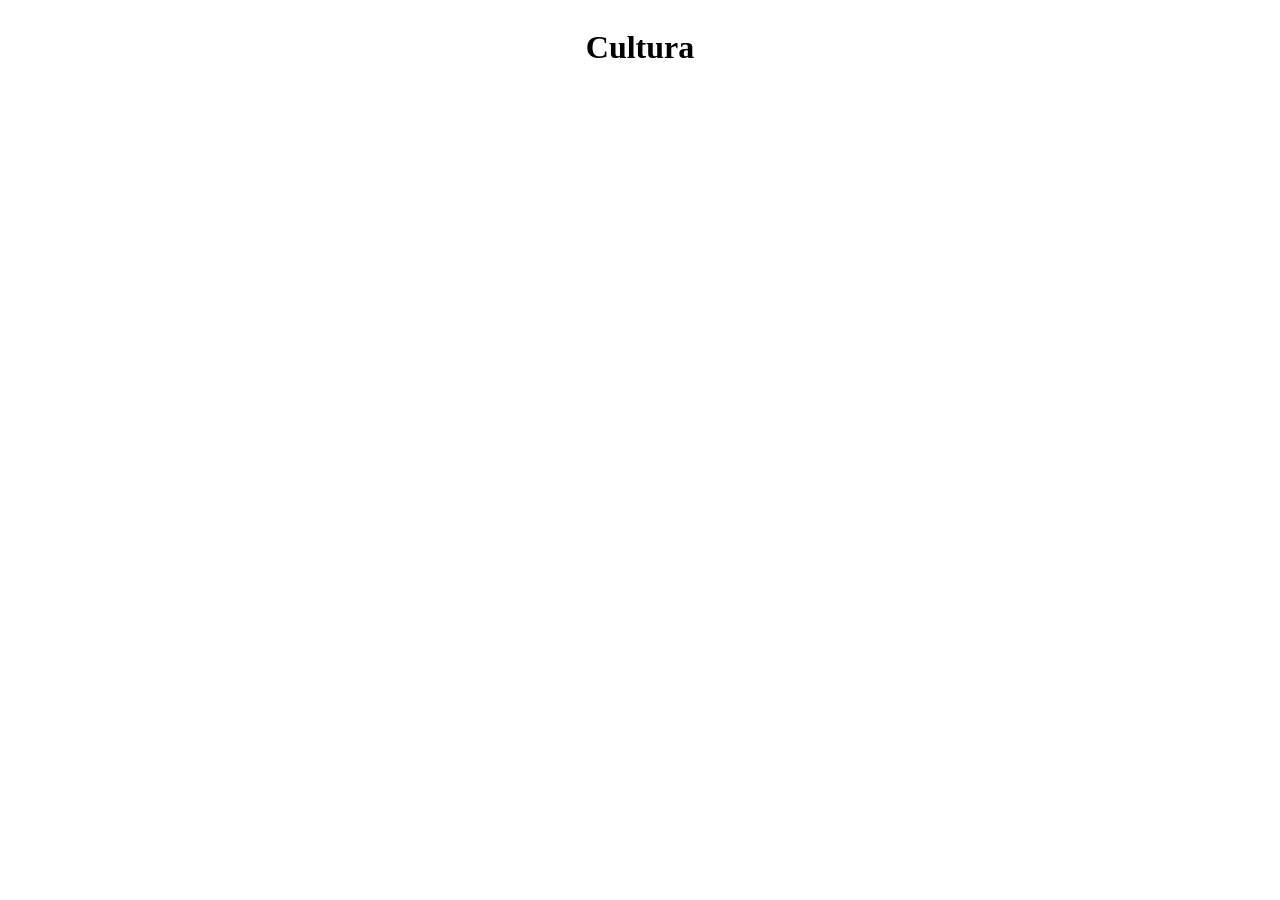
==== cultura.html @ f84243d8 "guilherme atualizacoes" ====
<!DOCTYPE html>
<html lang="pt-br">
<head>
    <meta charset="UTF-8">
    <meta name="viewport" content="width=device-width, initial-scale=1.0">
    <link rel="stylesheet" href="style.css">
    <title>Document</title>
</head>
<body>
    <h1 class="tit-cabeçalho">Cultura</h1>
</body>
</html>
---- style.css ----
body{
    display: flex;
    flex-direction: column;
}
.tit-cabeçalho{
    text-align: center;
}
article {
    border: 1px solid #ccc;
    border-radius: 5px;
    padding: 20px;
    box-shadow: inset 0 0 10px rgba(0, 0, 0, 0.1);
}
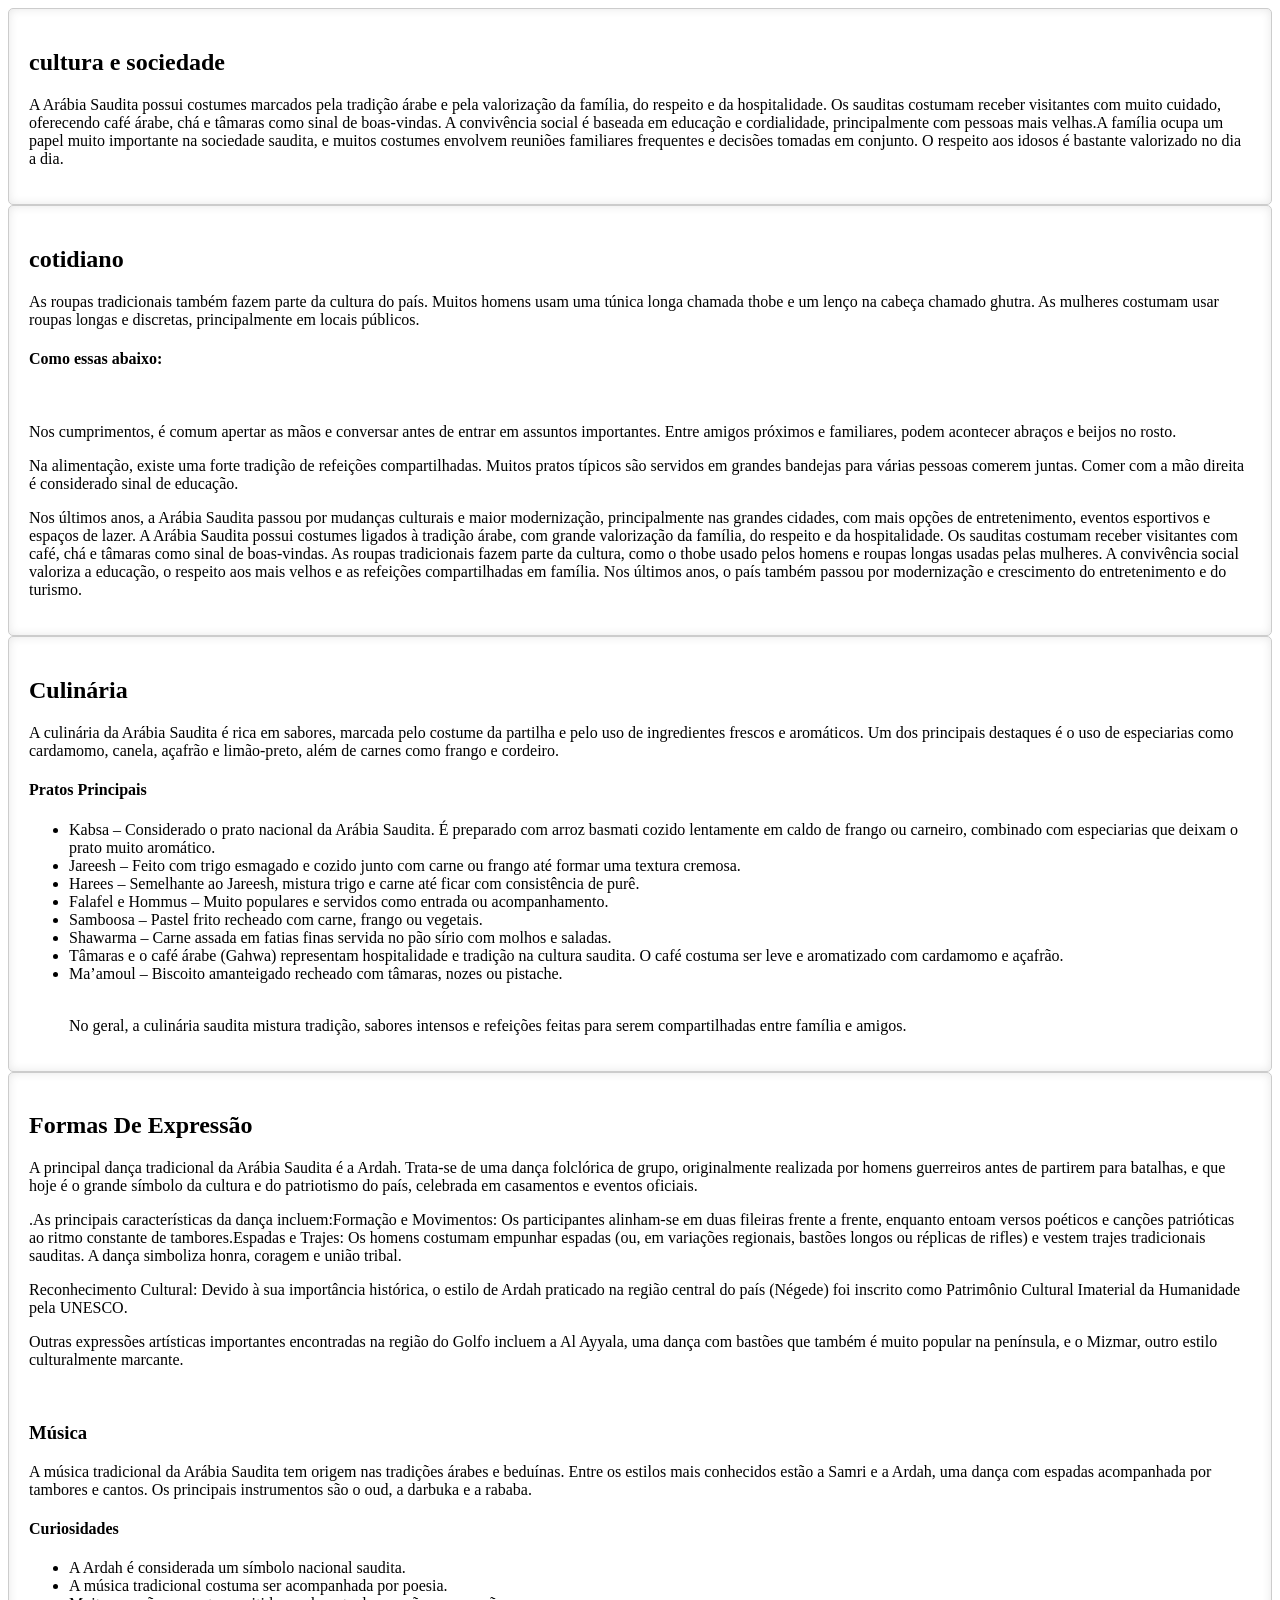
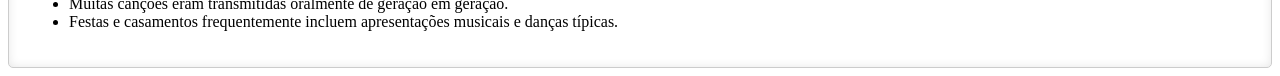
==== commit ced11d6c: "cultura feitada" ====
--- a/cultura.html
+++ b/cultura.html
@@ -4,9 +4,60 @@
     <meta charset="UTF-8">
     <meta name="viewport" content="width=device-width, initial-scale=1.0">
     <link rel="stylesheet" href="style.css">
-    <title>Document</title>
+    <title>cultura e sociedade</title>
+    <link rel="stylesheet" href="style.css">
 </head>
 <body>
-    <h1 class="tit-cabeçalho">Cultura</h1>
+    <article>
+       <h1>cultura e sociedade</h1>
+    <p>A Arábia Saudita possui costumes marcados pela tradição árabe e pela valorização da família, do respeito e da hospitalidade. Os sauditas costumam receber visitantes com muito cuidado, oferecendo café árabe, chá e tâmaras como sinal de boas-vindas. A convivência social é baseada em educação e cordialidade, principalmente com pessoas mais velhas.A família ocupa um papel muito importante na sociedade saudita, e muitos costumes envolvem reuniões familiares frequentes e decisões tomadas em conjunto. O respeito aos idosos é bastante valorizado no dia a dia.</p>
+    </article>
+<article>    
+<h2>cotidiano</h2>
+<p>As roupas tradicionais também fazem parte da cultura do país. Muitos homens usam uma túnica longa chamada thobe e um lenço na cabeça chamado ghutra. As mulheres costumam usar roupas longas e discretas, principalmente em locais públicos.</p>
+<h4>Como essas abaixo:</h4>
+<img src="https://encrypted-tbn0.gstatic.com/images?q=tbn:ANd9GcQKYsi2rRz4UyPbQiGnkQ7GvOvklw96PamN5zgYy4rmbA&s=10" alt="">
+<img src="https://encrypted-tbn0.gstatic.com/images?q=tbn:ANd9GcQBlteqEPQrbLglcQ77611X77KNVriVwQBAJhmoSugCeA&s=10" alt="">
+<p>Nos cumprimentos, é comum apertar as mãos e conversar antes de entrar em assuntos importantes. Entre amigos próximos e familiares, podem acontecer abraços e beijos no rosto.</p>
+<p>Na alimentação, existe uma forte tradição de refeições compartilhadas. Muitos pratos típicos são servidos em grandes bandejas para várias pessoas comerem juntas. Comer com a mão direita é considerado sinal de educação.</p>
+<p>Nos últimos anos, a Arábia Saudita passou por mudanças culturais e maior modernização, principalmente nas grandes cidades, com mais opções de entretenimento, eventos esportivos e espaços de lazer.
+A Arábia Saudita possui costumes ligados à tradição árabe, com grande valorização da família, do respeito e da hospitalidade. Os sauditas costumam receber visitantes com café, chá e tâmaras como sinal de boas-vindas. As roupas tradicionais fazem parte da cultura, como o thobe usado pelos homens e roupas longas usadas pelas mulheres. A convivência social valoriza a educação, o respeito aos mais velhos e as refeições compartilhadas em família. Nos últimos anos, o país também passou por modernização e crescimento do entretenimento e do turismo.</p>
+</article>
+<article>
+<h2>Culinária</h2>
+<p>A culinária da Arábia Saudita é rica em sabores, marcada pelo costume da partilha e pelo uso de ingredientes frescos e aromáticos. Um dos principais destaques é o uso de especiarias como cardamomo, canela, açafrão e limão-preto, além de carnes como frango e cordeiro.</p>
+<h4>Pratos Principais</h4>
+<ul>
+    <li>Kabsa – Considerado o prato nacional da Arábia Saudita. É preparado com arroz basmati cozido lentamente em caldo de frango ou carneiro, combinado com especiarias que deixam o prato muito aromático.</li>
+    <li>Jareesh – Feito com trigo esmagado e cozido junto com carne ou frango até formar uma textura cremosa.</li>
+    <li>Harees – Semelhante ao Jareesh, mistura trigo e carne até ficar com consistência de purê.</li>
+    <li>Falafel e Hommus – Muito populares e servidos como entrada ou acompanhamento.</li>
+    <li>Samboosa – Pastel frito recheado com carne, frango ou vegetais.</li>
+    <li>Shawarma – Carne assada em fatias finas servida no pão sírio com molhos e saladas.</li>
+    <li>Tâmaras e o café árabe (Gahwa) representam hospitalidade e tradição na cultura saudita. O café costuma ser leve e aromatizado com cardamomo e açafrão.</li>
+    <li>Ma’amoul – Biscoito amanteigado recheado com tâmaras, nozes ou pistache.</li>
+    <img src="https://encrypted-tbn0.gstatic.com/images?q=tbn:ANd9GcQHaAap3YG6qyiFmmq9KKzdYjR53pUTKyfbDb0HGs5TGg&s=10" alt="">
+    <img src="https://encrypted-tbn0.gstatic.com/images?q=tbn:ANd9GcSC4oB4usYfN1Ynymli1VSWOyloDag2oWRJ7pJ6B5-vyQ&s=10" alt="">
+    <img src="https://encrypted-tbn0.gstatic.com/images?q=tbn:ANd9GcSJpfO6Abj5BMTw2K8PncDXCTwIRpL25y-ny2zD9-1Hmg&s=10" alt="">
+    <p>No geral, a culinária saudita mistura tradição, sabores intensos e refeições feitas para serem compartilhadas entre família e amigos.</p>
+</ul>
+</article>
+<article>
+    <h2>Formas De Expressão</h2>
+    <p>A principal dança tradicional da Arábia Saudita é a Ardah. Trata-se de uma dança folclórica de grupo, originalmente realizada por homens guerreiros antes de partirem para batalhas, e que hoje é o grande símbolo da cultura e do patriotismo do país, celebrada em casamentos e eventos oficiais.</p>
+    <p>.As principais características da dança incluem:Formação e Movimentos: Os participantes alinham-se em duas fileiras frente a frente, enquanto entoam versos poéticos e canções patrióticas ao ritmo constante de tambores.Espadas e Trajes: Os homens costumam empunhar espadas (ou, em variações regionais, bastões longos ou réplicas de rifles) e vestem trajes tradicionais sauditas. A dança simboliza honra, coragem e união tribal.</p>
+    <p>Reconhecimento Cultural: Devido à sua importância histórica, o estilo de Ardah praticado na região central do país (Négede) foi inscrito como Patrimônio Cultural Imaterial da Humanidade pela UNESCO.</p>
+    <p>Outras expressões artísticas importantes encontradas na região do Golfo incluem a Al Ayyala, uma dança com bastões que também é muito popular na península, e o Mizmar, outro estilo culturalmente marcante.</p>
+<img src="https://saudipedia.com/var/site/storage/images/6/1/4/3/3743416-1-eng-GB/5f57b000e1e6-80323.jpeg" alt=""> 
+    <h3>Música</h3>
+    <p>A música tradicional da Arábia Saudita tem origem nas tradições árabes e beduínas. Entre os estilos mais conhecidos estão a Samri e a Ardah, uma dança com espadas acompanhada por tambores e cantos. Os principais instrumentos são o oud, a darbuka e a rababa.</p>
+    <h4>Curiosidades</h4>
+    <ul>
+      <li>A Ardah é considerada um símbolo nacional saudita.</li>
+      <li>A música tradicional costuma ser acompanhada por poesia.</li>
+      <li>Muitas canções eram transmitidas oralmente de geração em geração.</li>
+      <li>Festas e casamentos frequentemente incluem apresentações musicais e danças típicas.</li>  
+    </ul>
+</article>
 </body>
 </html>
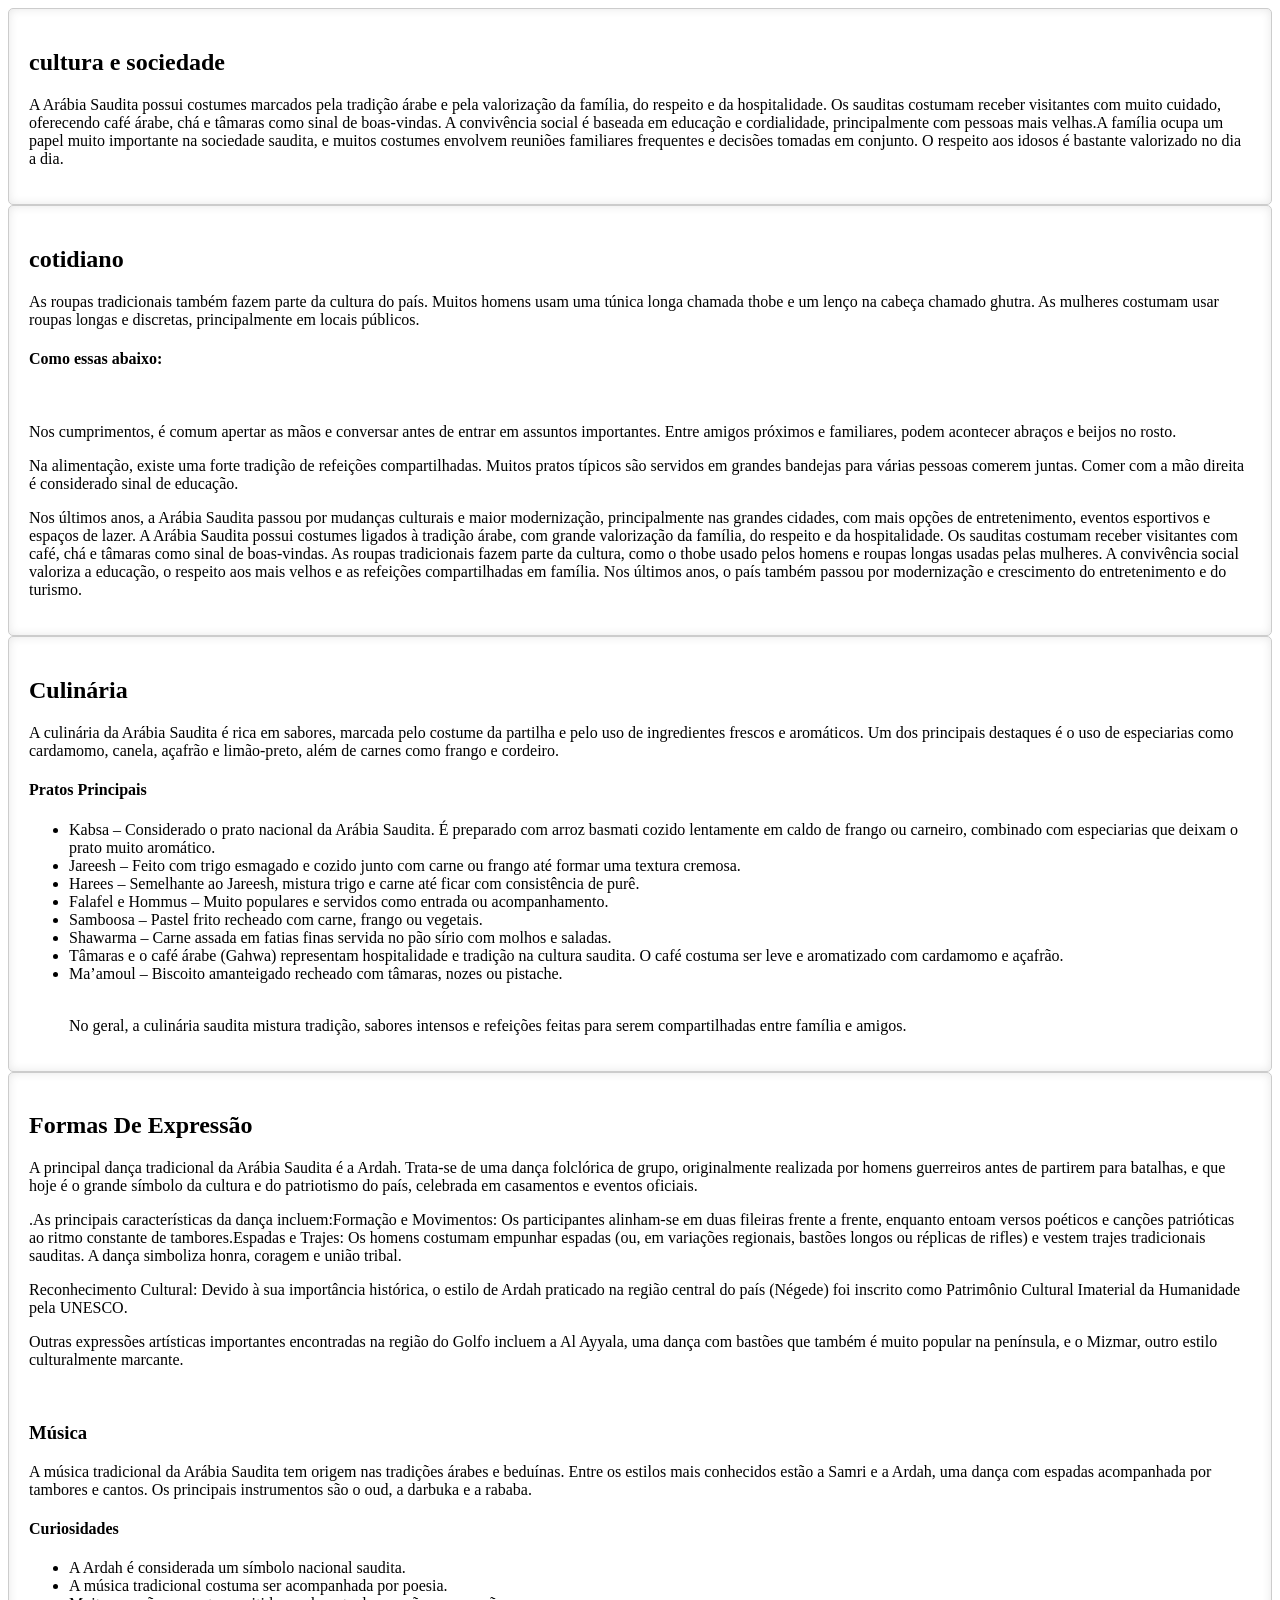
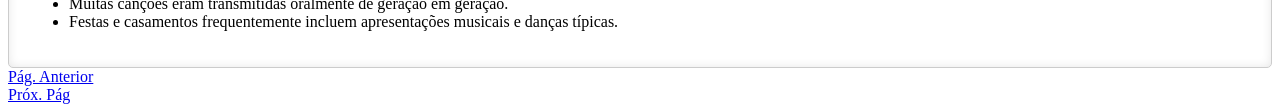
==== commit aba64078: "versão Lucas 3" ====
--- a/cultura.html
+++ b/cultura.html
@@ -4,8 +4,8 @@
     <meta charset="UTF-8">
     <meta name="viewport" content="width=device-width, initial-scale=1.0">
     <link rel="stylesheet" href="style.css">
-    <title>cultura e sociedade</title>
-    <link rel="stylesheet" href="style.css">
+    <title>Cultura e Sociedade</title>
+    <link rel="shortcut icon" href="midias/Osama_bin_Laden_portrait.ico" type="image/x-icon">
 </head>
 <body>
     <article>
@@ -59,5 +59,6 @@
       <li>Festas e casamentos frequentemente incluem apresentações musicais e danças típicas.</li>  
     </ul>
 </article>
+    <a href="index.html" class="pag-anterior">Pág. Anterior</a> <a href="economia.html">Próx. Pág</a>
 </body>
 </html>
--- a/style.css
+++ b/style.css
@@ -11,3 +11,31 @@
     padding: 20px;
     box-shadow: inset 0 0 10px rgba(0, 0, 0, 0.1);
 }
+.navbar{
+    text-align: center;
+    gap: 5px;
+    display: flex;
+    margin: 0 auto;
+}
+.btn {
+    background-color: #007BFF;
+    color: white;
+    text-decoration: none;
+    padding: 10px 24px;
+    border-radius: 5px;
+    font-weight: bold;
+    transition: background-color 0.3s ease, transform 0.2s ease; 
+}
+.btn:hover{
+    transition: 0.9s;
+    color: black;
+    background-color: green;
+}
+.logo{
+    font-size: 30px;
+    text-align: center;
+}
+.pag-anterior{
+    background-image: url(midias/images-removebg-preview.png);
+    
+}
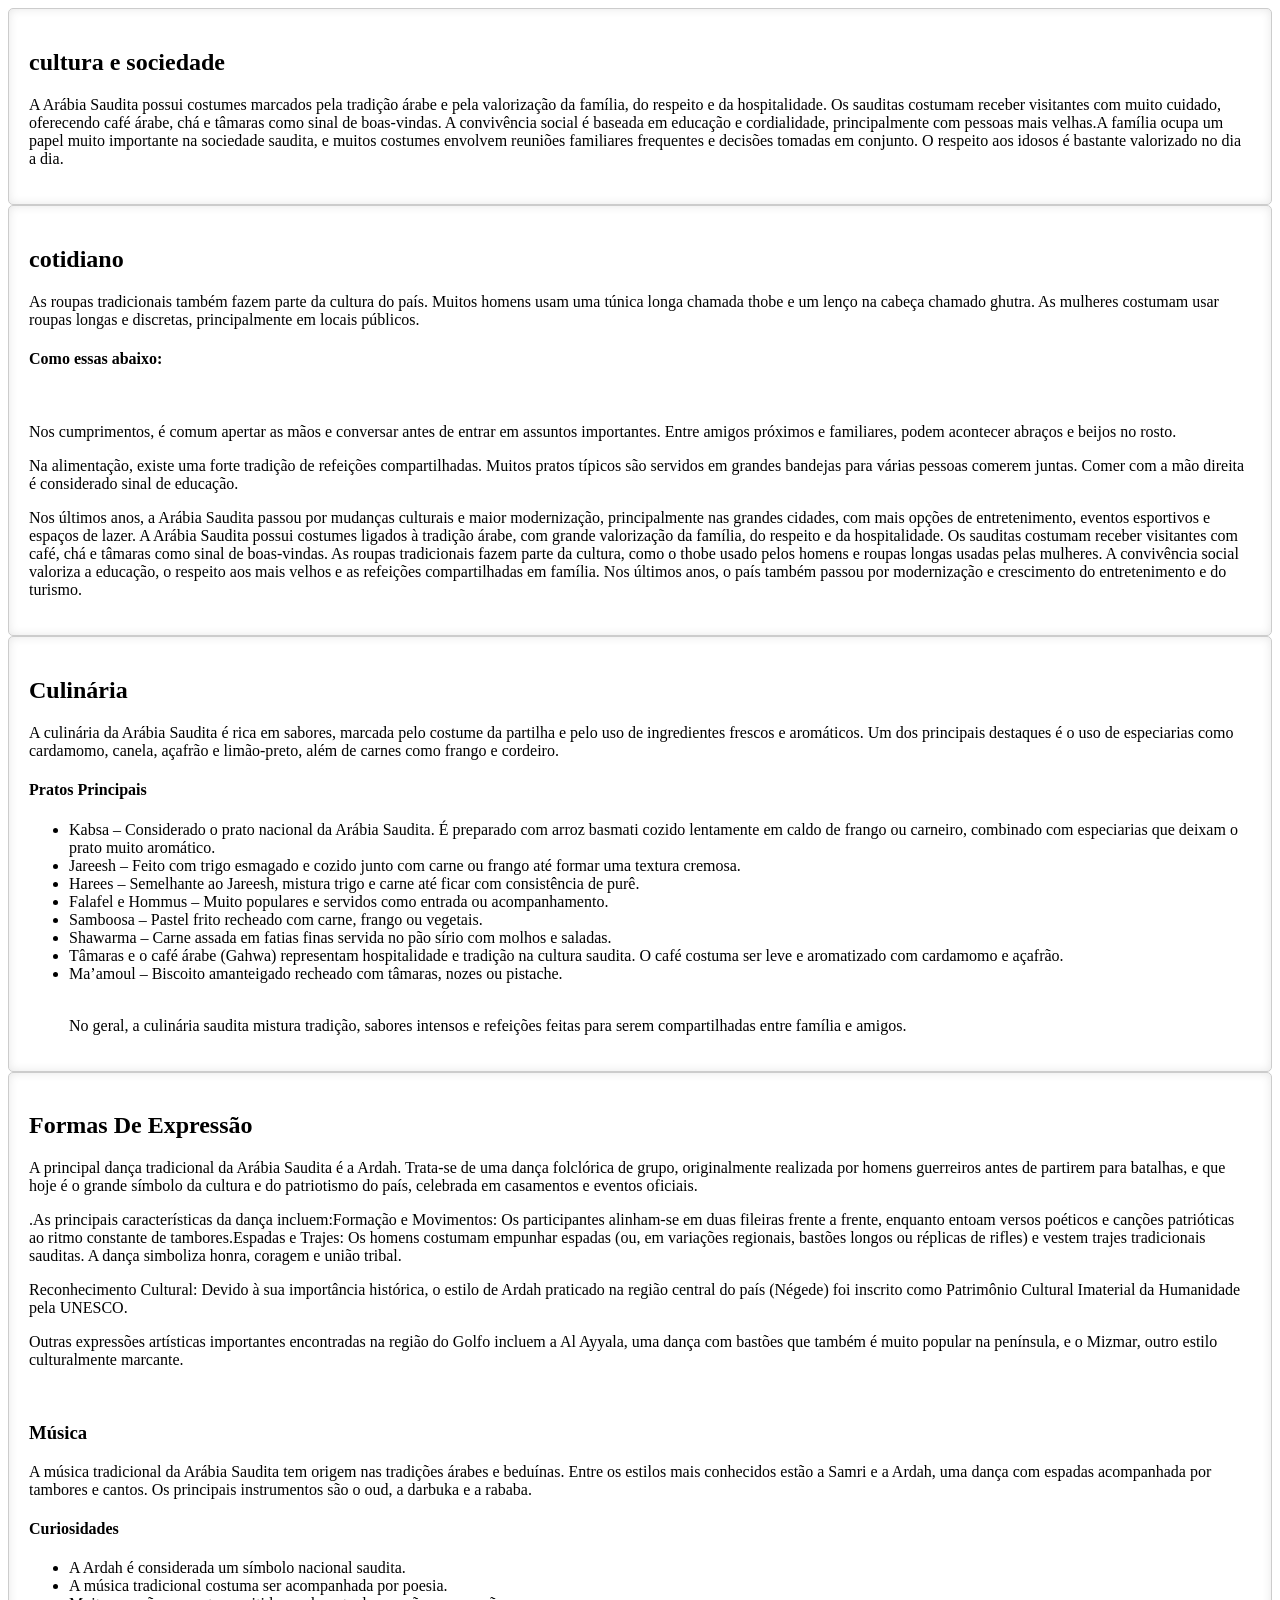
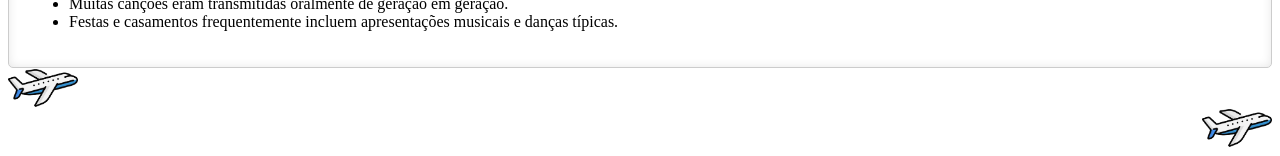
==== commit 1df22f11: "versão Lucas 4" ====
--- a/cultura.html
+++ b/cultura.html
@@ -59,6 +59,7 @@
       <li>Festas e casamentos frequentemente incluem apresentações musicais e danças típicas.</li>  
     </ul>
 </article>
-    <a href="index.html" class="pag-anterior">Pág. Anterior</a> <a href="economia.html">Próx. Pág</a>
+    <a href="index.html" class="pag-anterior"></a> 
+    <a href="economia.html" class="prox-pag"></a>
 </body>
 </html>
--- a/style.css
+++ b/style.css
@@ -30,12 +30,33 @@
     transition: 0.9s;
     color: black;
     background-color: green;
+    transform: translateY(-4px);
 }
 .logo{
     font-size: 30px;
     text-align: center;
 }
+.prox-pag{
+    display: inline-block;
+    background-image: url('midias/images-removebg-preview.png');
+    background-size: cover;
+    background-position: center;
+    padding: 10px 20px;
+    width: 30px;
+    height: 20px;
+    text-decoration: none;
+    color: #fff;
+    margin-left: auto;
+}
 .pag-anterior{
-    background-image: url(midias/images-removebg-preview.png);
-    
+    display: inline-block;
+    background-image: url('midias/images-removebg-preview.png');
+    background-size: cover;
+    background-position: center;
+    padding: 10px 20px;
+    width: 30px;
+    height: 20px;
+    text-decoration: none;
+    color: #fff;
+    margin-right: auto;
 }
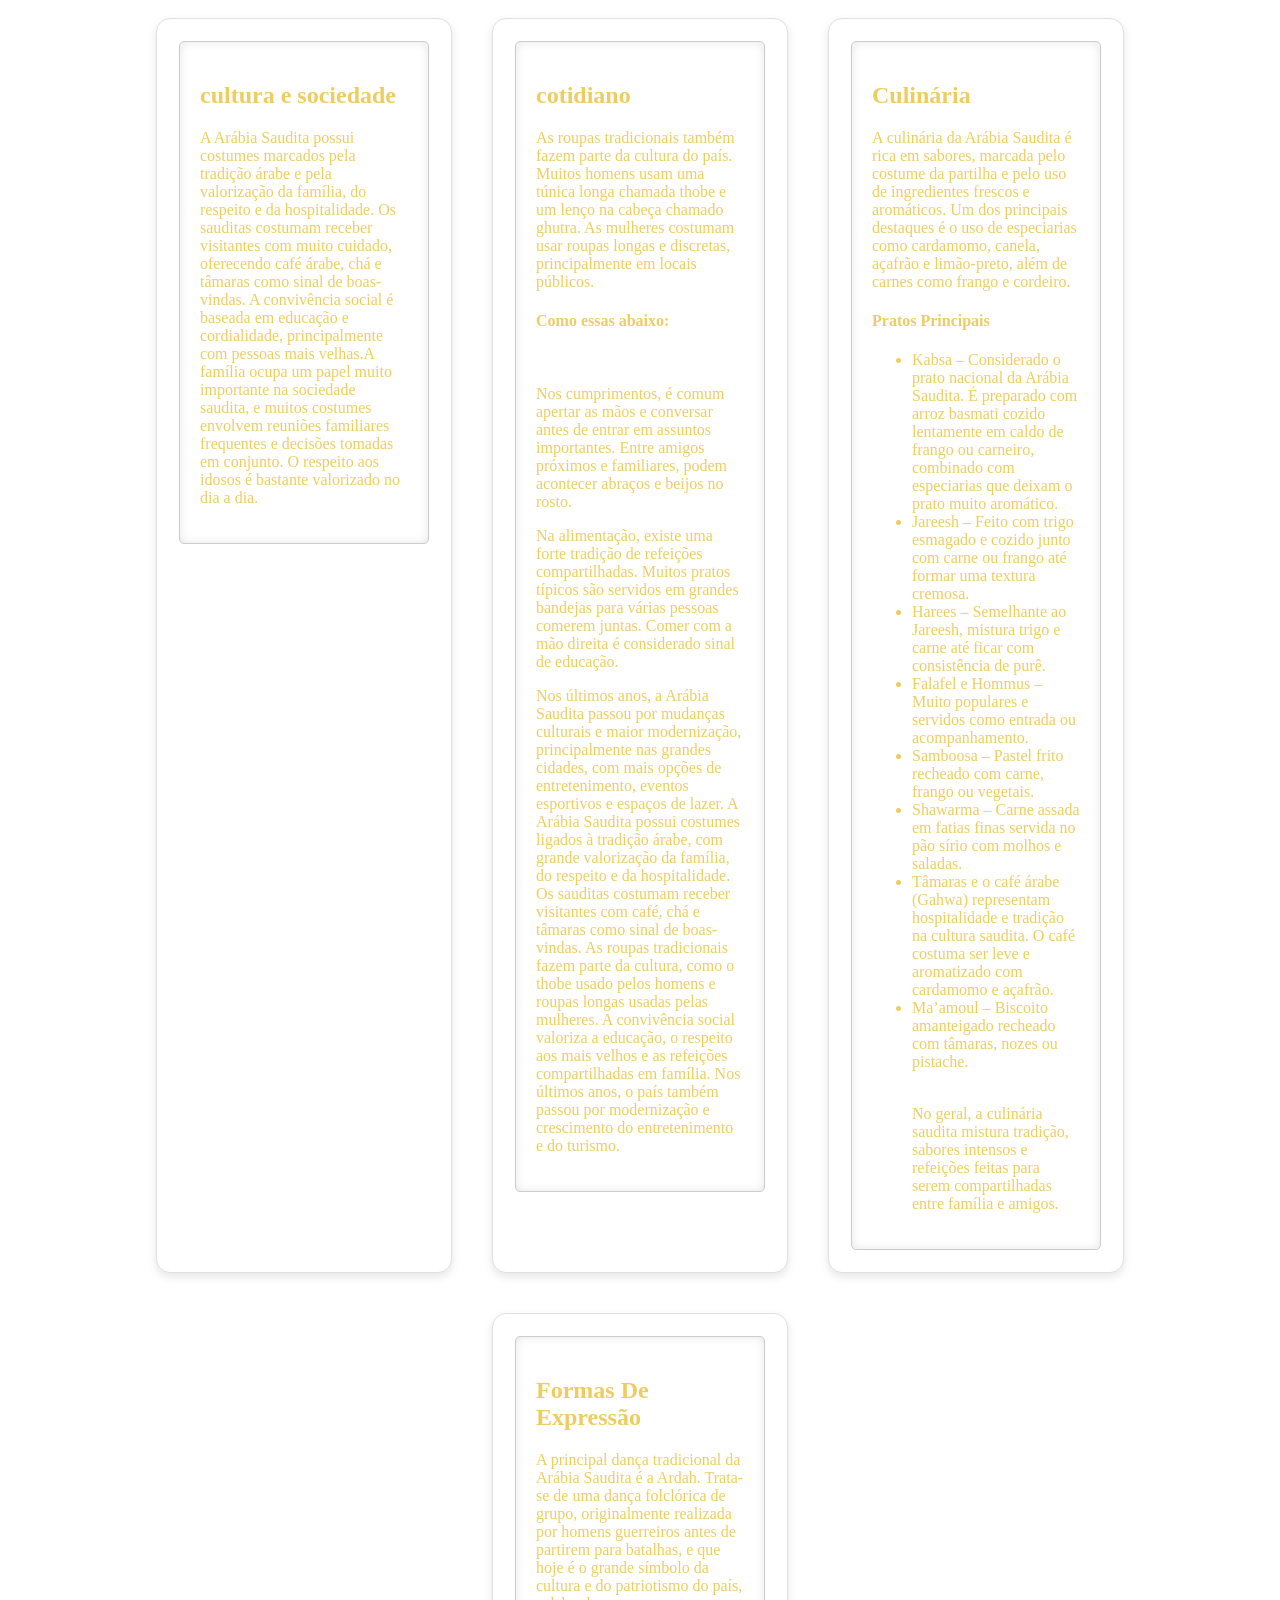
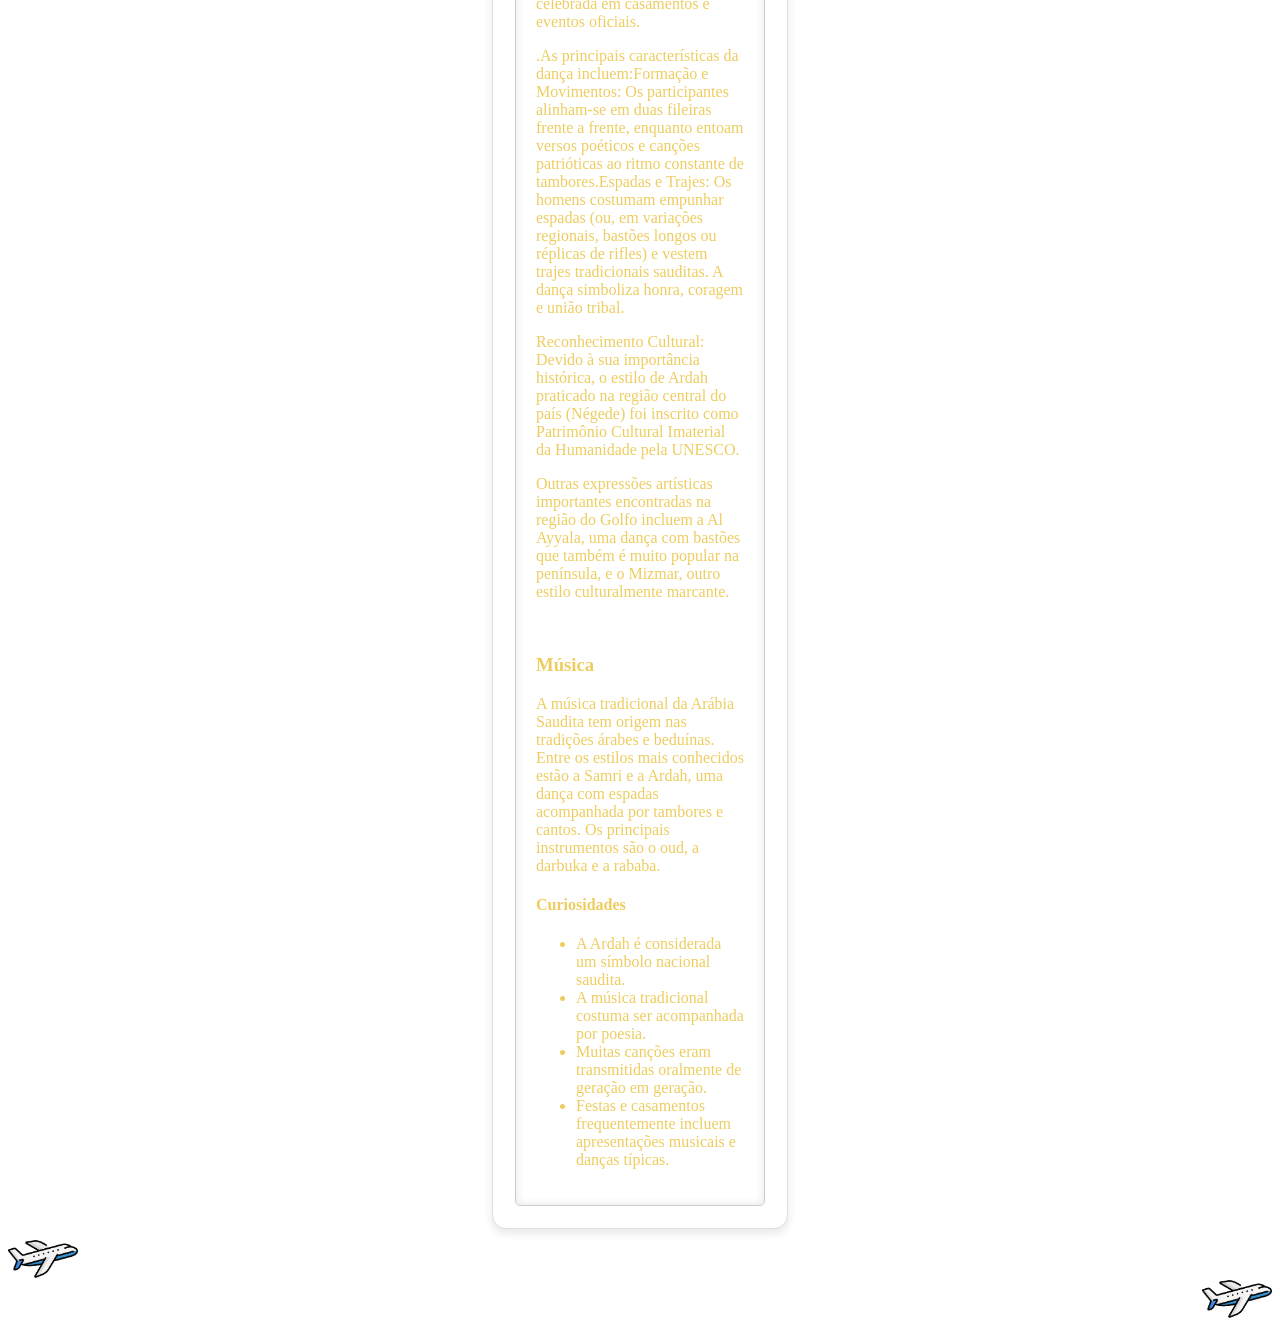
==== commit 26c609e8: "separação dos temas por cards" ====
--- a/cultura.html
+++ b/cultura.html
@@ -8,57 +8,67 @@
     <link rel="shortcut icon" href="midias/Osama_bin_Laden_portrait.ico" type="image/x-icon">
 </head>
 <body>
-    <article>
-       <h1>cultura e sociedade</h1>
-    <p>A Arábia Saudita possui costumes marcados pela tradição árabe e pela valorização da família, do respeito e da hospitalidade. Os sauditas costumam receber visitantes com muito cuidado, oferecendo café árabe, chá e tâmaras como sinal de boas-vindas. A convivência social é baseada em educação e cordialidade, principalmente com pessoas mais velhas.A família ocupa um papel muito importante na sociedade saudita, e muitos costumes envolvem reuniões familiares frequentes e decisões tomadas em conjunto. O respeito aos idosos é bastante valorizado no dia a dia.</p>
-    </article>
-<article>    
-<h2>cotidiano</h2>
-<p>As roupas tradicionais também fazem parte da cultura do país. Muitos homens usam uma túnica longa chamada thobe e um lenço na cabeça chamado ghutra. As mulheres costumam usar roupas longas e discretas, principalmente em locais públicos.</p>
-<h4>Como essas abaixo:</h4>
-<img src="https://encrypted-tbn0.gstatic.com/images?q=tbn:ANd9GcQKYsi2rRz4UyPbQiGnkQ7GvOvklw96PamN5zgYy4rmbA&s=10" alt="">
-<img src="https://encrypted-tbn0.gstatic.com/images?q=tbn:ANd9GcQBlteqEPQrbLglcQ77611X77KNVriVwQBAJhmoSugCeA&s=10" alt="">
-<p>Nos cumprimentos, é comum apertar as mãos e conversar antes de entrar em assuntos importantes. Entre amigos próximos e familiares, podem acontecer abraços e beijos no rosto.</p>
-<p>Na alimentação, existe uma forte tradição de refeições compartilhadas. Muitos pratos típicos são servidos em grandes bandejas para várias pessoas comerem juntas. Comer com a mão direita é considerado sinal de educação.</p>
-<p>Nos últimos anos, a Arábia Saudita passou por mudanças culturais e maior modernização, principalmente nas grandes cidades, com mais opções de entretenimento, eventos esportivos e espaços de lazer.
-A Arábia Saudita possui costumes ligados à tradição árabe, com grande valorização da família, do respeito e da hospitalidade. Os sauditas costumam receber visitantes com café, chá e tâmaras como sinal de boas-vindas. As roupas tradicionais fazem parte da cultura, como o thobe usado pelos homens e roupas longas usadas pelas mulheres. A convivência social valoriza a educação, o respeito aos mais velhos e as refeições compartilhadas em família. Nos últimos anos, o país também passou por modernização e crescimento do entretenimento e do turismo.</p>
-</article>
-<article>
-<h2>Culinária</h2>
-<p>A culinária da Arábia Saudita é rica em sabores, marcada pelo costume da partilha e pelo uso de ingredientes frescos e aromáticos. Um dos principais destaques é o uso de especiarias como cardamomo, canela, açafrão e limão-preto, além de carnes como frango e cordeiro.</p>
-<h4>Pratos Principais</h4>
-<ul>
-    <li>Kabsa – Considerado o prato nacional da Arábia Saudita. É preparado com arroz basmati cozido lentamente em caldo de frango ou carneiro, combinado com especiarias que deixam o prato muito aromático.</li>
-    <li>Jareesh – Feito com trigo esmagado e cozido junto com carne ou frango até formar uma textura cremosa.</li>
-    <li>Harees – Semelhante ao Jareesh, mistura trigo e carne até ficar com consistência de purê.</li>
-    <li>Falafel e Hommus – Muito populares e servidos como entrada ou acompanhamento.</li>
-    <li>Samboosa – Pastel frito recheado com carne, frango ou vegetais.</li>
-    <li>Shawarma – Carne assada em fatias finas servida no pão sírio com molhos e saladas.</li>
-    <li>Tâmaras e o café árabe (Gahwa) representam hospitalidade e tradição na cultura saudita. O café costuma ser leve e aromatizado com cardamomo e açafrão.</li>
-    <li>Ma’amoul – Biscoito amanteigado recheado com tâmaras, nozes ou pistache.</li>
-    <img src="https://encrypted-tbn0.gstatic.com/images?q=tbn:ANd9GcQHaAap3YG6qyiFmmq9KKzdYjR53pUTKyfbDb0HGs5TGg&s=10" alt="">
-    <img src="https://encrypted-tbn0.gstatic.com/images?q=tbn:ANd9GcSC4oB4usYfN1Ynymli1VSWOyloDag2oWRJ7pJ6B5-vyQ&s=10" alt="">
-    <img src="https://encrypted-tbn0.gstatic.com/images?q=tbn:ANd9GcSJpfO6Abj5BMTw2K8PncDXCTwIRpL25y-ny2zD9-1Hmg&s=10" alt="">
-    <p>No geral, a culinária saudita mistura tradição, sabores intensos e refeições feitas para serem compartilhadas entre família e amigos.</p>
-</ul>
-</article>
-<article>
-    <h2>Formas De Expressão</h2>
-    <p>A principal dança tradicional da Arábia Saudita é a Ardah. Trata-se de uma dança folclórica de grupo, originalmente realizada por homens guerreiros antes de partirem para batalhas, e que hoje é o grande símbolo da cultura e do patriotismo do país, celebrada em casamentos e eventos oficiais.</p>
-    <p>.As principais características da dança incluem:Formação e Movimentos: Os participantes alinham-se em duas fileiras frente a frente, enquanto entoam versos poéticos e canções patrióticas ao ritmo constante de tambores.Espadas e Trajes: Os homens costumam empunhar espadas (ou, em variações regionais, bastões longos ou réplicas de rifles) e vestem trajes tradicionais sauditas. A dança simboliza honra, coragem e união tribal.</p>
-    <p>Reconhecimento Cultural: Devido à sua importância histórica, o estilo de Ardah praticado na região central do país (Négede) foi inscrito como Patrimônio Cultural Imaterial da Humanidade pela UNESCO.</p>
-    <p>Outras expressões artísticas importantes encontradas na região do Golfo incluem a Al Ayyala, uma dança com bastões que também é muito popular na península, e o Mizmar, outro estilo culturalmente marcante.</p>
-<img src="https://saudipedia.com/var/site/storage/images/6/1/4/3/3743416-1-eng-GB/5f57b000e1e6-80323.jpeg" alt=""> 
-    <h3>Música</h3>
-    <p>A música tradicional da Arábia Saudita tem origem nas tradições árabes e beduínas. Entre os estilos mais conhecidos estão a Samri e a Ardah, uma dança com espadas acompanhada por tambores e cantos. Os principais instrumentos são o oud, a darbuka e a rababa.</p>
-    <h4>Curiosidades</h4>
-    <ul>
-      <li>A Ardah é considerada um símbolo nacional saudita.</li>
-      <li>A música tradicional costuma ser acompanhada por poesia.</li>
-      <li>Muitas canções eram transmitidas oralmente de geração em geração.</li>
-      <li>Festas e casamentos frequentemente incluem apresentações musicais e danças típicas.</li>  
-    </ul>
-</article>
+    <div class="cardzinhos">
+        <div class="cult-socie">
+            <article class="article1">
+               <h1>cultura e sociedade</h1>
+            <p>A Arábia Saudita possui costumes marcados pela tradição árabe e pela valorização da família, do respeito e da hospitalidade. Os sauditas costumam receber visitantes com muito cuidado, oferecendo café árabe, chá e tâmaras como sinal de boas-vindas. A convivência social é baseada em educação e cordialidade, principalmente com pessoas mais velhas.A família ocupa um papel muito importante na sociedade saudita, e muitos costumes envolvem reuniões familiares frequentes e decisões tomadas em conjunto. O respeito aos idosos é bastante valorizado no dia a dia.</p>
+            </article>
+        </div>
+        <div class="cotidiano">
+            <article class="article2">
+            <h2>cotidiano</h2>
+            <p>As roupas tradicionais também fazem parte da cultura do país. Muitos homens usam uma túnica longa chamada thobe e um lenço na cabeça chamado ghutra. As mulheres costumam usar roupas longas e discretas, principalmente em locais públicos.</p>
+            <h4>Como essas abaixo:</h4>
+            <img src="https://encrypted-tbn0.gstatic.com/images?q=tbn:ANd9GcQKYsi2rRz4UyPbQiGnkQ7GvOvklw96PamN5zgYy4rmbA&s=10" alt="">
+            <img src="https://encrypted-tbn0.gstatic.com/images?q=tbn:ANd9GcQBlteqEPQrbLglcQ77611X77KNVriVwQBAJhmoSugCeA&s=10" alt="">
+            <p>Nos cumprimentos, é comum apertar as mãos e conversar antes de entrar em assuntos importantes. Entre amigos próximos e familiares, podem acontecer abraços e beijos no rosto.</p>
+            <p>Na alimentação, existe uma forte tradição de refeições compartilhadas. Muitos pratos típicos são servidos em grandes bandejas para várias pessoas comerem juntas. Comer com a mão direita é considerado sinal de educação.</p>
+            <p>Nos últimos anos, a Arábia Saudita passou por mudanças culturais e maior modernização, principalmente nas grandes cidades, com mais opções de entretenimento, eventos esportivos e espaços de lazer.
+            A Arábia Saudita possui costumes ligados à tradição árabe, com grande valorização da família, do respeito e da hospitalidade. Os sauditas costumam receber visitantes com café, chá e tâmaras como sinal de boas-vindas. As roupas tradicionais fazem parte da cultura, como o thobe usado pelos homens e roupas longas usadas pelas mulheres. A convivência social valoriza a educação, o respeito aos mais velhos e as refeições compartilhadas em família. Nos últimos anos, o país também passou por modernização e crescimento do entretenimento e do turismo.</p>
+            </article>
+        </div>
+        <div class="culinaria">
+            <article class="article3">
+            <h2>Culinária</h2>
+            <p>A culinária da Arábia Saudita é rica em sabores, marcada pelo costume da partilha e pelo uso de ingredientes frescos e aromáticos. Um dos principais destaques é o uso de especiarias como cardamomo, canela, açafrão e limão-preto, além de carnes como frango e cordeiro.</p>
+            <h4>Pratos Principais</h4>
+            <ul>
+            <li>Kabsa – Considerado o prato nacional da Arábia Saudita. É preparado com arroz basmati cozido lentamente em caldo de frango ou carneiro, combinado com especiarias que deixam o prato muito aromático.</li>
+            <li>Jareesh – Feito com trigo esmagado e cozido junto com carne ou frango até formar uma textura cremosa.</li>
+            <li>Harees – Semelhante ao Jareesh, mistura trigo e carne até ficar com consistência de purê.</li>
+            <li>Falafel e Hommus – Muito populares e servidos como entrada ou acompanhamento.</li>
+            <li>Samboosa – Pastel frito recheado com carne, frango ou vegetais.</li>
+            <li>Shawarma – Carne assada em fatias finas servida no pão sírio com molhos e saladas.</li>
+            <li>Tâmaras e o café árabe (Gahwa) representam hospitalidade e tradição na cultura saudita. O café costuma ser leve e aromatizado com cardamomo e açafrão.</li>
+            <li>Ma’amoul – Biscoito amanteigado recheado com tâmaras, nozes ou pistache.</li>
+            <img src="https://encrypted-tbn0.gstatic.com/images?q=tbn:ANd9GcQHaAap3YG6qyiFmmq9KKzdYjR53pUTKyfbDb0HGs5TGg&s=10" alt="">
+            <img src="https://encrypted-tbn0.gstatic.com/images?q=tbn:ANd9GcSC4oB4usYfN1Ynymli1VSWOyloDag2oWRJ7pJ6B5-vyQ&s=10" alt="">
+            <img src="https://encrypted-tbn0.gstatic.com/images?q=tbn:ANd9GcSJpfO6Abj5BMTw2K8PncDXCTwIRpL25y-ny2zD9-1Hmg&s=10" alt="">
+            <p>No geral, a culinária saudita mistura tradição, sabores intensos e refeições feitas para serem compartilhadas entre família e amigos.</p>
+            </ul>
+            </article>
+        </div>
+        <div class="form-exp">
+            <article class="article4">
+            <h2>Formas De Expressão</h2>
+            <p>A principal dança tradicional da Arábia Saudita é a Ardah. Trata-se de uma dança folclórica de grupo, originalmente realizada por homens guerreiros antes de partirem para batalhas, e que hoje é o grande símbolo da cultura e do patriotismo do país, celebrada em casamentos e eventos oficiais.</p>
+            <p>.As principais características da dança incluem:Formação e Movimentos: Os participantes alinham-se em duas fileiras frente a frente, enquanto entoam versos poéticos e canções patrióticas ao ritmo constante de tambores.Espadas e Trajes: Os homens costumam empunhar espadas (ou, em variações regionais, bastões longos ou réplicas de rifles) e vestem trajes tradicionais sauditas. A dança simboliza honra, coragem e união tribal.</p>
+            <p>Reconhecimento Cultural: Devido à sua importância histórica, o estilo de Ardah praticado na região central do país (Négede) foi inscrito como Patrimônio Cultural Imaterial da Humanidade pela UNESCO.</p>
+            <p>Outras expressões artísticas importantes encontradas na região do Golfo incluem a Al Ayyala, uma dança com bastões que também é muito popular na península, e o Mizmar, outro estilo culturalmente marcante.</p>
+            <img src="https://saudipedia.com/var/site/storage/images/6/1/4/3/3743416-1-eng-GB/5f57b000e1e6-80323.jpeg" alt="">
+            <h3>Música</h3>
+            <p>A música tradicional da Arábia Saudita tem origem nas tradições árabes e beduínas. Entre os estilos mais conhecidos estão a Samri e a Ardah, uma dança com espadas acompanhada por tambores e cantos. Os principais instrumentos são o oud, a darbuka e a rababa.</p>
+            <h4>Curiosidades</h4>
+            <ul>
+              <li>A Ardah é considerada um símbolo nacional saudita.</li>
+              <li>A música tradicional costuma ser acompanhada por poesia.</li>
+              <li>Muitas canções eram transmitidas oralmente de geração em geração.</li>
+              <li>Festas e casamentos frequentemente incluem apresentações musicais e danças típicas.</li>
+            </ul>
+            </article>
+        </div>
+    </div>
     <a href="index.html" class="pag-anterior"></a> 
     <a href="economia.html" class="prox-pag"></a>
 </body>
--- a/style.css
+++ b/style.css
@@ -1,22 +1,57 @@
+@keyframes cards{
+    0%{
+        transform: translateY(0px);
+    }
+    70%{
+        transform: translateY(-20px);
+        background-color: rgb(245, 228, 191);
+        color: #000000;
+    }
+    100%{
+        transform: translateY(0px);
+        background-color: #fff;
+        color: black;
+    }
+}
+@keyframes mudar-cor-back{
+    0%{
+        background: linear-gradient(to right, #002500, #002500);
+        color: #fff;
+    }
+    50%{
+        background-color: #002500;
+        color: #ddd016;
+    }
+    100%{
+        background-color: #67bb5c;
+        color: #000000;
+    }
+}
 body{
     display: flex;
     flex-direction: column;
+    color: #eecd60;
+    animation: mudar-cor-back 20s infinite alternate ease-in-out;
 }
+
 .tit-cabeçalho{
     text-align: center;
 }
+
 article {
     border: 1px solid #ccc;
     border-radius: 5px;
     padding: 20px;
     box-shadow: inset 0 0 10px rgba(0, 0, 0, 0.1);
 }
+
 .navbar{
     text-align: center;
     gap: 5px;
     display: flex;
     margin: 0 auto;
 }
+
 .btn {
     background-color: #007BFF;
     color: white;
@@ -26,16 +61,19 @@
     font-weight: bold;
     transition: background-color 0.3s ease, transform 0.2s ease; 
 }
+
 .btn:hover{
-    transition: 0.9s;
-    color: black;
+    transition: 0.5s;
+    color: rgb(255, 255, 255);
     background-color: green;
     transform: translateY(-4px);
 }
+
 .logo{
     font-size: 30px;
     text-align: center;
 }
+
 .prox-pag{
     display: inline-block;
     background-image: url('midias/images-removebg-preview.png');
@@ -48,6 +86,7 @@
     color: #fff;
     margin-left: auto;
 }
+
 .pag-anterior{
     display: inline-block;
     background-image: url('midias/images-removebg-preview.png');
@@ -59,4 +98,64 @@
     text-decoration: none;
     color: #fff;
     margin-right: auto;
-}+}
+
+.petro, .gas, .ouro, .bau, .autom, .cor-camelo, .fut, .criket, .outros, .hist, .averrois, .avicena, .cult-socie, .cotidiano, .cotidiano, .culinaria, .form-exp{
+  background-color: #ffffff;
+  border: 1px solid #e0e0e0;
+  border-radius: 14px;
+  padding: 22px;
+  box-shadow: 0 4px 10px rgba(0, 0, 0, 0.1);
+  max-width: 250px;
+  margin: 10px;
+  transition: transform 0.25s ease, box-shadow 0.25s ease;
+}
+
+.petro:hover, .gas:hover, .ouro:hover, .bau:hover, .autom:hover, .cor-camelo:hover, .fut:hover, .criket:hover, .outros:hover, .hist:hover, .averrois:hover, .avicena:hover, .cult-socie:hover, .cotidiano:hover, .cotidiano:hover, .culinaria:hover, .form-exp:hover{
+  transform: translateY(-6px);
+  box-shadow: 0 12px 22px rgba(0, 0, 0, 0.18);
+  background-color: #7e2b04;
+  transition: 1s;
+}
+
+.cardzinhos {
+  display: flex;
+  gap: 20px;
+  flex-wrap: wrap;
+  justify-content: center;
+}
+
+.cardzinhos:hover .petro{
+    animation: card-petro 1.3s cubic-bezier(0.34, 1.56, 0.64, 1);
+}
+
+.cardzinhos:hover .gas{
+    animation: card-gas 1.3s cubic-bezier(0.34, 1.56, 0.64, 1) ;
+}
+
+.cardzinhos:hover .ouro{
+    animation: card-ouro 1.3s cubic-bezier(0.34, 1.56, 0.64, 1) ;
+}
+
+.cardzinhos:hover .bau{
+    animation: card-bau 1.3s cubic-bezier(0.34, 1.56, 0.64, 1) ;
+}
+
+.audio-card{
+    display: none;
+}
+header{
+    background-image: url(midias/Flag_of_Saudi_Arabia.svg.webp);
+    background-size: cover;
+    padding: 205px;
+    image-resolution: 144px;
+    image-rendering: -webkit-optimize-contrast;
+    background-position: center;
+    border-radius: 500px;
+    border: #000000 solid 2px;
+}
+    
+
+
+
+
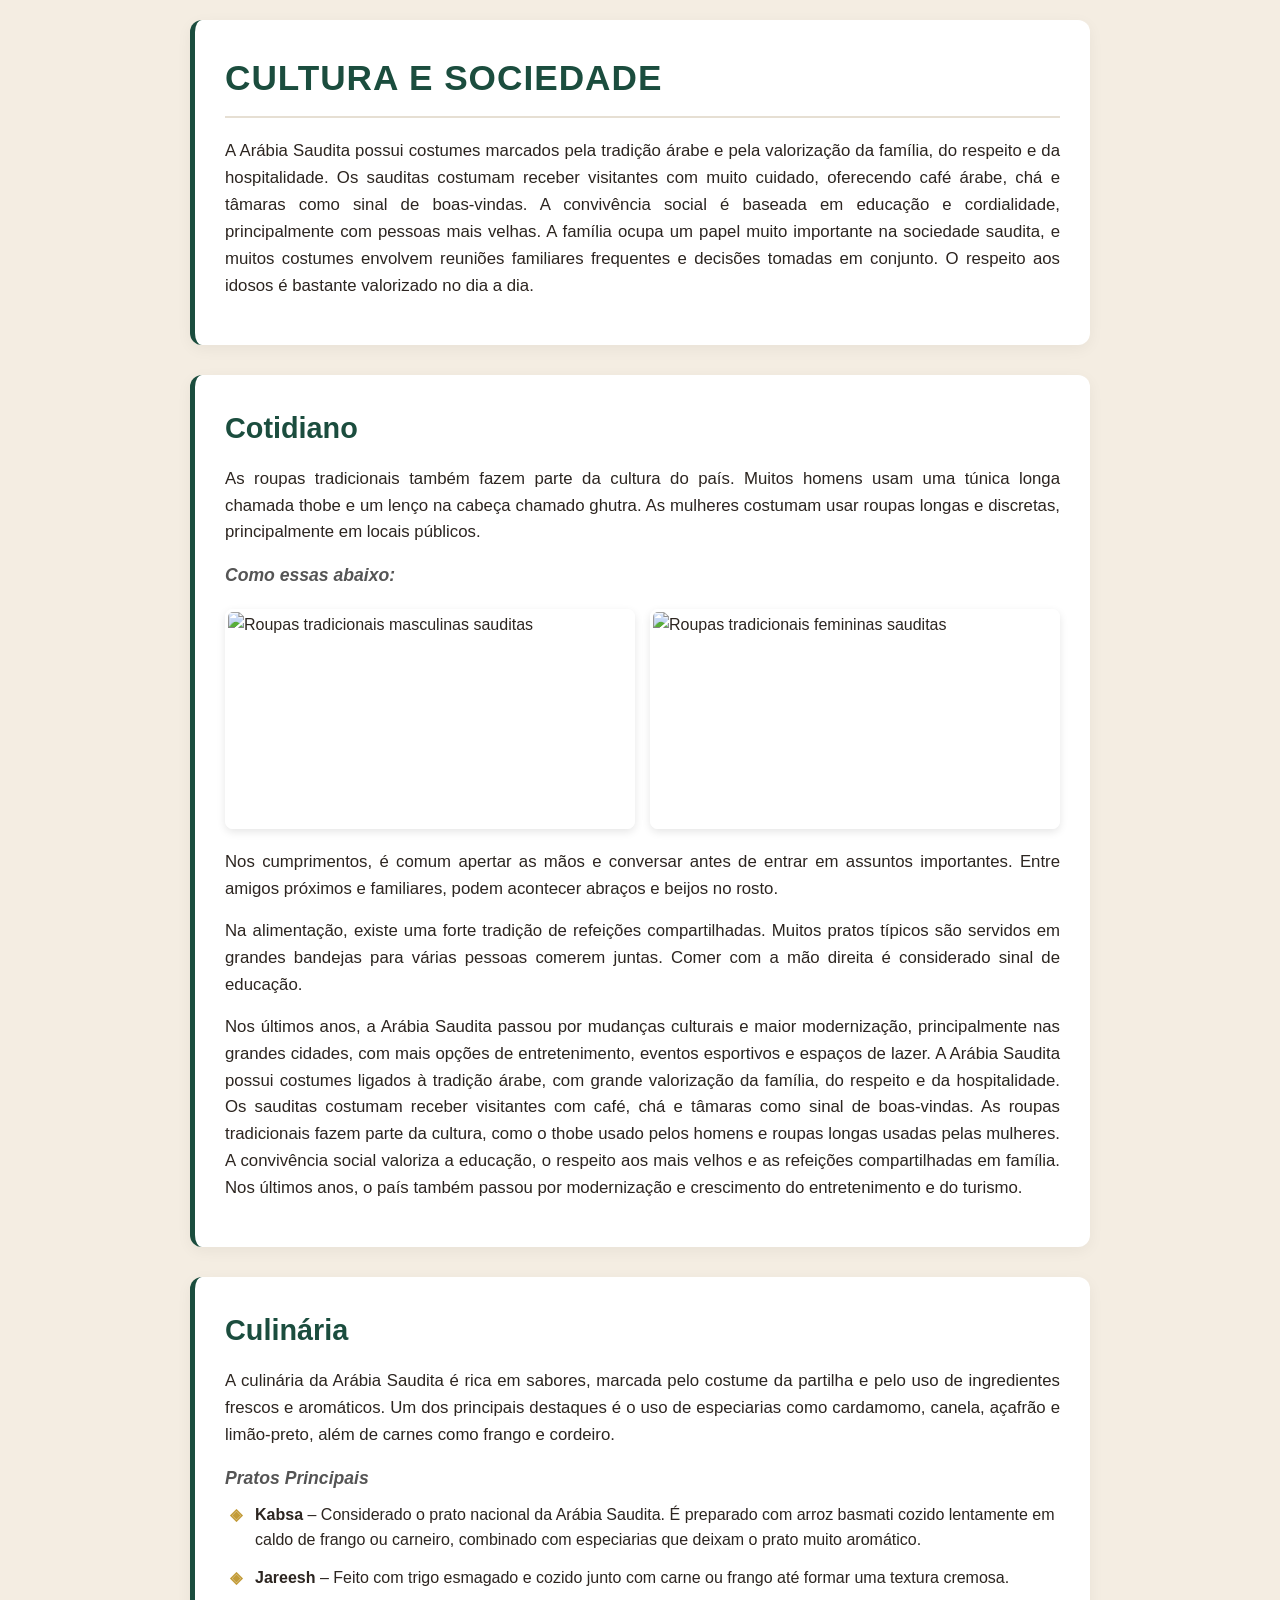
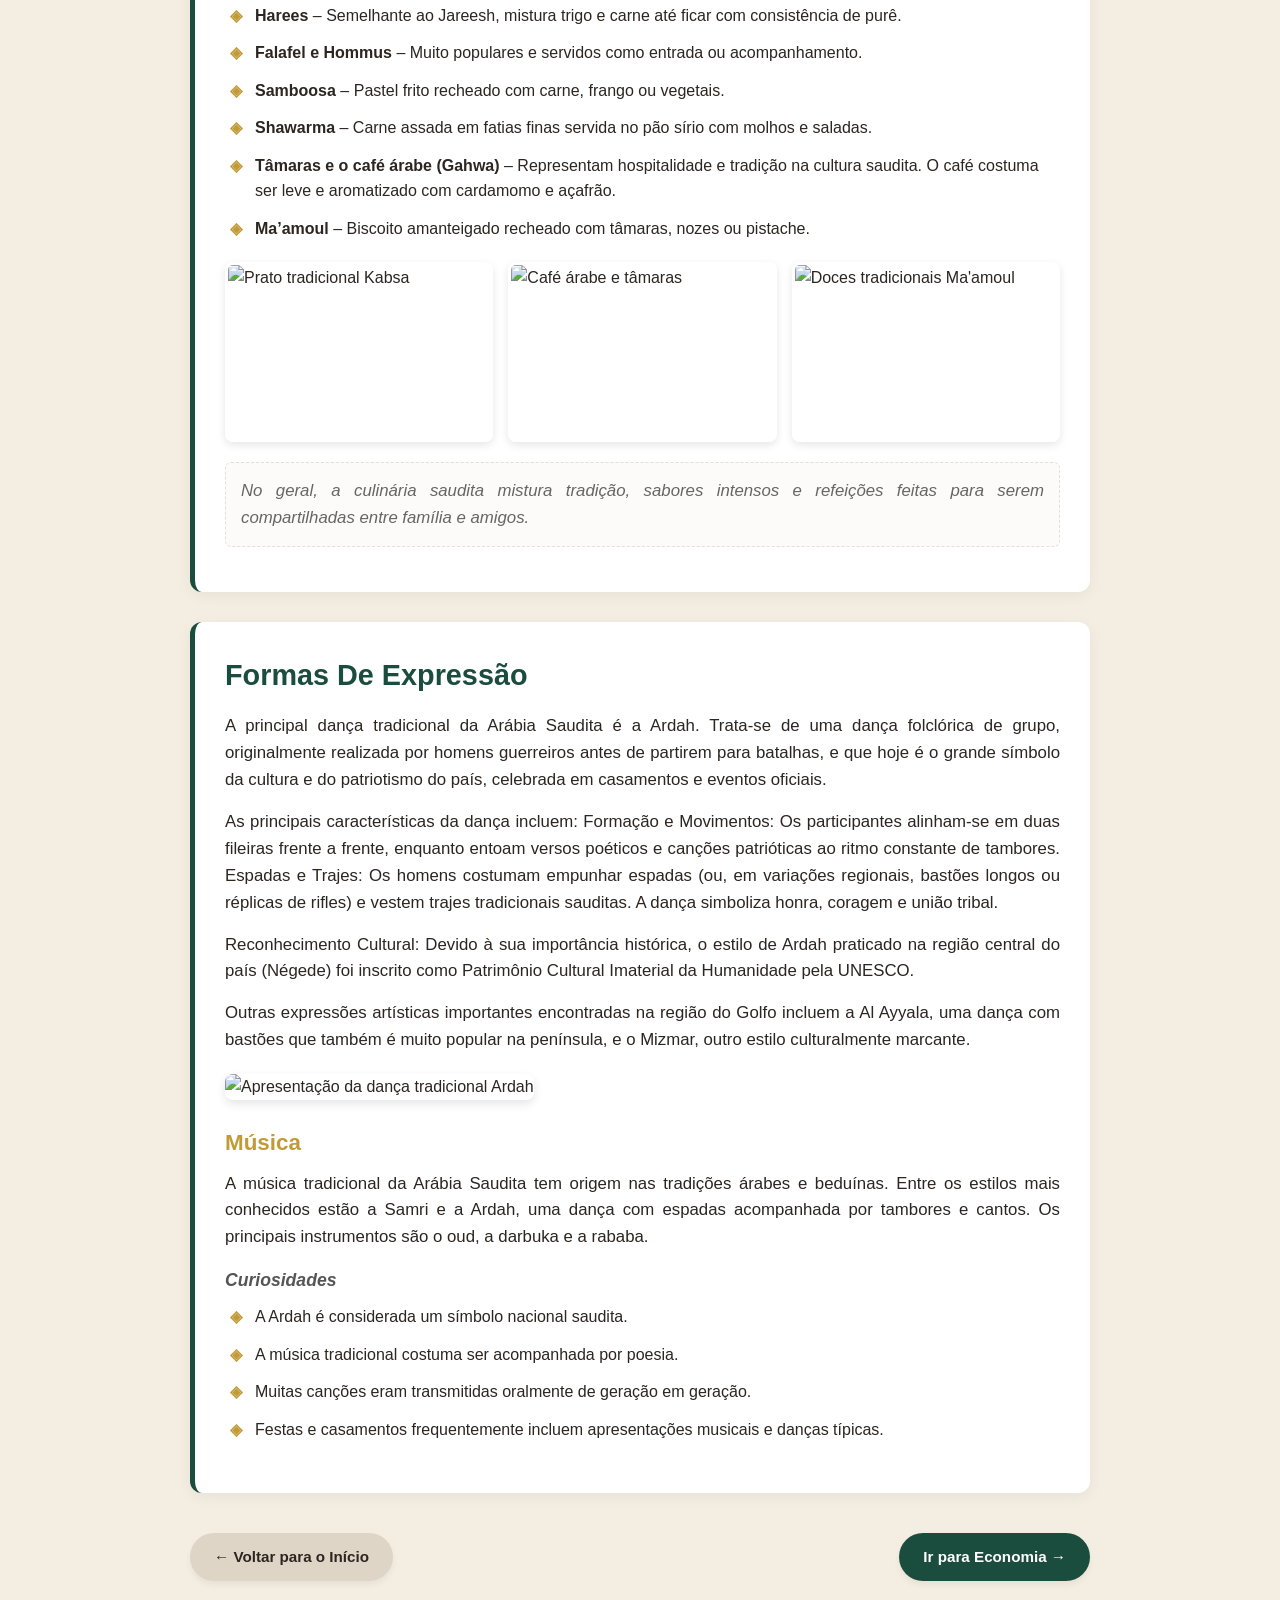
==== commit 282a875f: "Refactor code structure for improved readability and maintainability" ====
--- a/cultura.html
+++ b/cultura.html
@@ -3,73 +3,96 @@
 <head>
     <meta charset="UTF-8">
     <meta name="viewport" content="width=device-width, initial-scale=1.0">
-    <link rel="stylesheet" href="style.css">
-    <title>Cultura e Sociedade</title>
+    <link rel="stylesheet" href="css-cultura.css">
+    <title>Cultura e Sociedade - Arábia Saudita</title>
     <link rel="shortcut icon" href="midias/Osama_bin_Laden_portrait.ico" type="image/x-icon">
 </head>
 <body>
-    <div class="cardzinhos">
-        <div class="cult-socie">
-            <article class="article1">
-               <h1>cultura e sociedade</h1>
-            <p>A Arábia Saudita possui costumes marcados pela tradição árabe e pela valorização da família, do respeito e da hospitalidade. Os sauditas costumam receber visitantes com muito cuidado, oferecendo café árabe, chá e tâmaras como sinal de boas-vindas. A convivência social é baseada em educação e cordialidade, principalmente com pessoas mais velhas.A família ocupa um papel muito importante na sociedade saudita, e muitos costumes envolvem reuniões familiares frequentes e decisões tomadas em conjunto. O respeito aos idosos é bastante valorizado no dia a dia.</p>
+
+    <main class="container-cultura">
+        
+        <section class="card-cultura">
+            <article class="conteudo-artigo">
+               <h1>Cultura e Sociedade</h1>
+               <p>A Arábia Saudita possui costumes marcados pela tradição árabe e pela valorização da família, do respeito e da hospitalidade. Os sauditas costumam receber visitantes com muito cuidado, oferecendo café árabe, chá e tâmaras como sinal de boas-vindas. A convivência social é baseada em educação e cordialidade, principalmente com pessoas mais velhas. A família ocupa um papel muito importante na sociedade saudita, e muitos costumes envolvem reuniões familiares frequentes e decisões tomadas em conjunto. O respeito aos idosos é bastante valorizado no dia a dia.</p>
             </article>
-        </div>
-        <div class="cotidiano">
-            <article class="article2">
-            <h2>cotidiano</h2>
-            <p>As roupas tradicionais também fazem parte da cultura do país. Muitos homens usam uma túnica longa chamada thobe e um lenço na cabeça chamado ghutra. As mulheres costumam usar roupas longas e discretas, principalmente em locais públicos.</p>
-            <h4>Como essas abaixo:</h4>
-            <img src="https://encrypted-tbn0.gstatic.com/images?q=tbn:ANd9GcQKYsi2rRz4UyPbQiGnkQ7GvOvklw96PamN5zgYy4rmbA&s=10" alt="">
-            <img src="https://encrypted-tbn0.gstatic.com/images?q=tbn:ANd9GcQBlteqEPQrbLglcQ77611X77KNVriVwQBAJhmoSugCeA&s=10" alt="">
-            <p>Nos cumprimentos, é comum apertar as mãos e conversar antes de entrar em assuntos importantes. Entre amigos próximos e familiares, podem acontecer abraços e beijos no rosto.</p>
-            <p>Na alimentação, existe uma forte tradição de refeições compartilhadas. Muitos pratos típicos são servidos em grandes bandejas para várias pessoas comerem juntas. Comer com a mão direita é considerado sinal de educação.</p>
-            <p>Nos últimos anos, a Arábia Saudita passou por mudanças culturais e maior modernização, principalmente nas grandes cidades, com mais opções de entretenimento, eventos esportivos e espaços de lazer.
-            A Arábia Saudita possui costumes ligados à tradição árabe, com grande valorização da família, do respeito e da hospitalidade. Os sauditas costumam receber visitantes com café, chá e tâmaras como sinal de boas-vindas. As roupas tradicionais fazem parte da cultura, como o thobe usado pelos homens e roupas longas usadas pelas mulheres. A convivência social valoriza a educação, o respeito aos mais velhos e as refeições compartilhadas em família. Nos últimos anos, o país também passou por modernização e crescimento do entretenimento e do turismo.</p>
+        </section>
+
+        <section class="card-cultura">
+            <article class="conteudo-artigo">
+                <h2>Cotidiano</h2>
+                <p>As roupas tradicionais também fazem parte da cultura do país. Muitos homens usam uma túnica longa chamada thobe e um lenço na cabeça chamado ghutra. As mulheres costumam usar roupas longas e discretas, principalmente em locais públicos.</p>
+                
+                <h4>Como essas abaixo:</h4>
+                <div class="galeria-imagens">
+                    <img src="https://encrypted-tbn0.gstatic.com/images?q=tbn:ANd9GcQKYsi2rRz4UyPbQiGnkQ7GvOvklw96PamN5zgYy4rmbA&s=10" alt="Roupas tradicionais masculinas sauditas">
+                    <img src="https://encrypted-tbn0.gstatic.com/images?q=tbn:ANd9GcQBlteqEPQrbLglcQ77611X77KNVriVwQBAJhmoSugCeA&s=10" alt="Roupas tradicionais femininas sauditas">
+                </div>
+
+                <p>Nos cumprimentos, é comum apertar as mãos e conversar antes de entrar em assuntos importantes. Entre amigos próximos e familiares, podem acontecer abraços e beijos no rosto.</p>
+                <p>Na alimentação, existe uma forte tradição de refeições compartilhadas. Muitos pratos típicos são servidos em grandes bandejas para várias pessoas comerem juntas. Comer com a mão direita é considerado sinal de educação.</p>
+                <p>Nos últimos anos, a Arábia Saudita passou por mudanças culturais e maior modernização, principalmente nas grandes cidades, com mais opções de entretenimento, eventos esportivos e espaços de lazer. A Arábia Saudita possui costumes ligados à tradição árabe, com grande valorização da família, do respeito e da hospitalidade. Os sauditas costumam receber visitantes com café, chá e tâmaras como sinal de boas-vindas. As roupas tradicionais fazem parte da cultura, como o thobe usado pelos homens e roupas longas usadas pelas mulheres. A convivência social valoriza a educação, o respeito aos mais velhos e as refeições compartilhadas em família. Nos últimos anos, o país também passou por modernização e crescimento do entretenimento e do turismo.</p>
             </article>
-        </div>
-        <div class="culinaria">
-            <article class="article3">
-            <h2>Culinária</h2>
-            <p>A culinária da Arábia Saudita é rica em sabores, marcada pelo costume da partilha e pelo uso de ingredientes frescos e aromáticos. Um dos principais destaques é o uso de especiarias como cardamomo, canela, açafrão e limão-preto, além de carnes como frango e cordeiro.</p>
-            <h4>Pratos Principais</h4>
-            <ul>
-            <li>Kabsa – Considerado o prato nacional da Arábia Saudita. É preparado com arroz basmati cozido lentamente em caldo de frango ou carneiro, combinado com especiarias que deixam o prato muito aromático.</li>
-            <li>Jareesh – Feito com trigo esmagado e cozido junto com carne ou frango até formar uma textura cremosa.</li>
-            <li>Harees – Semelhante ao Jareesh, mistura trigo e carne até ficar com consistência de purê.</li>
-            <li>Falafel e Hommus – Muito populares e servidos como entrada ou acompanhamento.</li>
-            <li>Samboosa – Pastel frito recheado com carne, frango ou vegetais.</li>
-            <li>Shawarma – Carne assada em fatias finas servida no pão sírio com molhos e saladas.</li>
-            <li>Tâmaras e o café árabe (Gahwa) representam hospitalidade e tradição na cultura saudita. O café costuma ser leve e aromatizado com cardamomo e açafrão.</li>
-            <li>Ma’amoul – Biscoito amanteigado recheado com tâmaras, nozes ou pistache.</li>
-            <img src="https://encrypted-tbn0.gstatic.com/images?q=tbn:ANd9GcQHaAap3YG6qyiFmmq9KKzdYjR53pUTKyfbDb0HGs5TGg&s=10" alt="">
-            <img src="https://encrypted-tbn0.gstatic.com/images?q=tbn:ANd9GcSC4oB4usYfN1Ynymli1VSWOyloDag2oWRJ7pJ6B5-vyQ&s=10" alt="">
-            <img src="https://encrypted-tbn0.gstatic.com/images?q=tbn:ANd9GcSJpfO6Abj5BMTw2K8PncDXCTwIRpL25y-ny2zD9-1Hmg&s=10" alt="">
-            <p>No geral, a culinária saudita mistura tradição, sabores intensos e refeições feitas para serem compartilhadas entre família e amigos.</p>
-            </ul>
+        </section>
+
+        <section class="card-cultura">
+            <article class="conteudo-artigo">
+                <h2>Culinária</h2>
+                <p>A culinária da Arábia Saudita é rica em sabores, marcada pelo costume da partilha e pelo uso de ingredientes frescos e aromáticos. Um dos principais destaques é o uso de especiarias como cardamomo, canela, açafrão e limão-preto, além de carnes como frango e cordeiro.</p>
+                
+                <h4>Pratos Principais</h4>
+                <ul class="lista-culinaria">
+                    <li><strong>Kabsa</strong> – Considerado o prato nacional da Arábia Saudita. É preparado com arroz basmati cozido lentamente em caldo de frango ou carneiro, combinado com especiarias que deixam o prato muito aromático.</li>
+                    <li><strong>Jareesh</strong> – Feito com trigo esmagado e cozido junto com carne ou frango até formar uma textura cremosa.</li>
+                    <li><strong>Harees</strong> – Semelhante ao Jareesh, mistura trigo e carne até ficar com consistência de purê.</li>
+                    <li><strong>Falafel e Hommus</strong> – Muito populares e servidos como entrada ou acompanhamento.</li>
+                    <li><strong>Samboosa</strong> – Pastel frito recheado com carne, frango ou vegetais.</li>
+                    <li><strong>Shawarma</strong> – Carne assada em fatias finas servida no pão sírio com molhos e saladas.</li>
+                    <li><strong>Tâmaras e o café árabe (Gahwa)</strong> – Representam hospitalidade e tradição na cultura saudita. O café costuma ser leve e aromatizado com cardamomo e açafrão.</li>
+                    <li><strong>Ma’amoul</strong> – Biscoito amanteigado recheado com tâmaras, nozes ou pistache.</li>
+                </ul>
+
+                <div class="galeria-imagens culinaria-imagens">
+                    <img src="https://encrypted-tbn0.gstatic.com/images?q=tbn:ANd9GcQHaAap3YG6qyiFmmq9KKzdYjR53pUTKyfbDb0HGs5TGg&s=10" alt="Prato tradicional Kabsa">
+                    <img src="https://encrypted-tbn0.gstatic.com/images?q=tbn:ANd9GcSC4oB4usYfN1Ynymli1VSWOyloDag2oWRJ7pJ6B5-vyQ&s=10" alt="Café árabe e tâmaras">
+                    <img src="https://encrypted-tbn0.gstatic.com/images?q=tbn:ANd9GcSJpfO6Abj5BMTw2K8PncDXCTwIRpL25y-ny2zD9-1Hmg&s=10" alt="Doces tradicionais Ma'amoul">
+                </div>
+
+                <p class="nota-final">No geral, a culinária saudita mistura tradição, sabores intensos e refeições feitas para serem compartilhadas entre família e amigos.</p>
             </article>
-        </div>
-        <div class="form-exp">
-            <article class="article4">
-            <h2>Formas De Expressão</h2>
-            <p>A principal dança tradicional da Arábia Saudita é a Ardah. Trata-se de uma dança folclórica de grupo, originalmente realizada por homens guerreiros antes de partirem para batalhas, e que hoje é o grande símbolo da cultura e do patriotismo do país, celebrada em casamentos e eventos oficiais.</p>
-            <p>.As principais características da dança incluem:Formação e Movimentos: Os participantes alinham-se em duas fileiras frente a frente, enquanto entoam versos poéticos e canções patrióticas ao ritmo constante de tambores.Espadas e Trajes: Os homens costumam empunhar espadas (ou, em variações regionais, bastões longos ou réplicas de rifles) e vestem trajes tradicionais sauditas. A dança simboliza honra, coragem e união tribal.</p>
-            <p>Reconhecimento Cultural: Devido à sua importância histórica, o estilo de Ardah praticado na região central do país (Négede) foi inscrito como Patrimônio Cultural Imaterial da Humanidade pela UNESCO.</p>
-            <p>Outras expressões artísticas importantes encontradas na região do Golfo incluem a Al Ayyala, uma dança com bastões que também é muito popular na península, e o Mizmar, outro estilo culturalmente marcante.</p>
-            <img src="https://saudipedia.com/var/site/storage/images/6/1/4/3/3743416-1-eng-GB/5f57b000e1e6-80323.jpeg" alt="">
-            <h3>Música</h3>
-            <p>A música tradicional da Arábia Saudita tem origem nas tradições árabes e beduínas. Entre os estilos mais conhecidos estão a Samri e a Ardah, uma dança com espadas acompanhada por tambores e cantos. Os principais instrumentos são o oud, a darbuka e a rababa.</p>
-            <h4>Curiosidades</h4>
-            <ul>
-              <li>A Ardah é considerada um símbolo nacional saudita.</li>
-              <li>A música tradicional costuma ser acompanhada por poesia.</li>
-              <li>Muitas canções eram transmitidas oralmente de geração em geração.</li>
-              <li>Festas e casamentos frequentemente incluem apresentações musicais e danças típicas.</li>
-            </ul>
+        </section>
+
+        <section class="card-cultura">
+            <article class="conteudo-artigo">
+                <h2>Formas De Expressão</h2>
+                <p>A principal dança tradicional da Arábia Saudita é a Ardah. Trata-se de uma dança folclórica de grupo, originalmente realizada por homens guerreiros antes de partirem para batalhas, e que hoje é o grande símbolo da cultura e do patriotismo do país, celebrada em casamentos e eventos oficiais.</p>
+                <p>As principais características da dança incluem: Formação e Movimentos: Os participantes alinham-se em duas fileiras frente a frente, enquanto entoam versos poéticos e canções patrióticas ao ritmo constante de tambores. Espadas e Trajes: Os homens costumam empunhar espadas (ou, em variações regionais, bastões longos ou réplicas de rifles) e vestem trajes tradicionais sauditas. A dança simboliza honra, coragem e união tribal.</p>
+                <p>Reconhecimento Cultural: Devido à sua importância histórica, o estilo de Ardah praticado na região central do país (Négede) foi inscrito como Patrimônio Cultural Imaterial da Humanidade pela UNESCO.</p>
+                <p>Outras expressões artísticas importantes encontradas na região do Golfo incluem a Al Ayyala, uma dança com bastões que também é muito popular na península, e o Mizmar, outro estilo culturalmente marcante.</p>
+                
+                <div class="imagem-destaque">
+                    <img src="https://saudipedia.com/var/site/storage/images/6/1/4/3/3743416-1-eng-GB/5f57b000e1e6-80323.jpeg" alt="Apresentação da dança tradicional Ardah">
+                </div>
+
+                <h3>Música</h3>
+                <p>A música tradicional da Arábia Saudita tem origem nas tradições árabes e beduínas. Entre os estilos mais conhecidos estão a Samri e a Ardah, uma dança com espadas acompanhada por tambores e cantos. Os principais instrumentos são o oud, a darbuka e a rababa.</p>
+                
+                <h4>Curiosidades</h4>
+                <ul class="lista-curiosidades">
+                    <li>A Ardah é considerada um símbolo nacional saudita.</li>
+                    <li>A música tradicional costuma ser acompanhada por poesia.</li>
+                    <li>Muitas canções eram transmitidas oralmente de geração em geração.</li>
+                    <li>Festas e casamentos frequentemente incluem apresentações musicais e danças típicas.</li>
+                </ul>
             </article>
-        </div>
-    </div>
-    <a href="index.html" class="pag-anterior"></a> 
-    <a href="economia.html" class="prox-pag"></a>
+        </section>
+
+    </main>
+
+    <footer class="navegacao-paginas">
+        <a href="index.html" class="pag-anterior">← Voltar para o Início</a> 
+        <a href="economia.html" class="prox-pag">Ir para Economia →</a>
+    </footer>
+
 </body>
 </html>
--- a/css-cultura.css
+++ b/css-cultura.css
@@ -0,0 +1,229 @@
+/* ==========================================================================
+   Configurações Globais e Variáveis de Cores
+   ========================================================================== */
+:root {
+    --cor-fundo: #f4ede2;       /* Tom de areia bem claro */
+    --cor-card: #ffffff;        /* Branco puro para os blocos */
+    --cor-texto: #2c2520;       /* Marrom bem escuro para leitura confortável */
+    --cor-principal: #1b4d3e;   /* Verde Escuro (Tradicional) */
+    --cor-secundaria: #c29b38;  /* Dourado / Tom de Especiaria */
+    --cor-borda: #e6dfd3;       /* Borda suave */
+    --fonte-principal: 'Segoe UI', Tahoma, Geneva, Verdana, sans-serif;
+}
+
+* {
+    margin: 0;
+    padding: 0;
+    box-sizing: border-box;
+}
+
+body {
+    background-color: var(--cor-fundo);
+    font-family: var(--fonte-principal);
+    color: var(--cor-texto);
+    line-height: 1.6;
+    padding: 20px;
+}
+
+/* ==========================================================================
+   Layout do Container Principal
+   ========================================================================== */
+.container-cultura {
+    max-width: 900px;
+    margin: 0 auto 40px auto;
+    display: flex;
+    flex-direction: column;
+    gap: 30px; /* Espaço entre cada seção */
+}
+
+/* ==========================================================================
+   Estilização dos Cards de Conteúdo
+   ========================================================================== */
+.card-cultura {
+    background-color: var(--cor-card);
+    border-radius: 12px;
+    padding: 30px;
+    box-shadow: 0 4px 15px rgba(0, 0, 0, 0.05);
+    border-left: 5px solid var(--cor-principal);
+    transition: transform 0.2s ease;
+}
+
+.card-cultura:hover {
+    transform: translateY(-2px);
+}
+
+/* Typography (Títulos e Parágrafos) */
+.conteudo-artigo h1 {
+    font-size: 2.2rem;
+    color: var(--cor-principal);
+    text-transform: uppercase;
+    margin-bottom: 20px;
+    letter-spacing: 1px;
+    border-bottom: 2px solid var(--cor-borda);
+    padding-bottom: 10px;
+}
+
+.conteudo-artigo h2 {
+    font-size: 1.8rem;
+    color: var(--cor-principal);
+    margin-bottom: 15px;
+    position: relative;
+}
+
+.conteudo-artigo h3 {
+    font-size: 1.4rem;
+    color: var(--cor-secundaria);
+    margin: 25px 0 10px 0;
+}
+
+.conteudo-artigo h4 {
+    font-size: 1.1rem;
+    color: #555;
+    margin: 15px 0 10px 0;
+    font-style: italic;
+}
+
+.conteudo-artigo p {
+    margin-bottom: 15px;
+    text-align: justify;
+    font-size: 1.05rem;
+}
+
+/* ==========================================================================
+   Listas (Culinária e Curiosidades)
+   ========================================================================== */
+.lista-culinaria, .lista-curiosidades {
+    list-style: none;
+    margin-bottom: 20px;
+    padding-left: 5px;
+}
+
+.lista-culinaria li, .lista-curiosidades li {
+    margin-bottom: 12px;
+    padding-left: 25px;
+    position: relative;
+    font-size: 1rem;
+}
+
+/* Ícone customizado antes dos itens da lista */
+.lista-culinaria li::before, .lista-curiosidades li::before {
+    content: "◈";
+    position: absolute;
+    left: 0;
+    color: var(--cor-secundaria);
+    font-weight: bold;
+}
+
+/* ==========================================================================
+   Galeria de Imagens e Mídias
+   ========================================================================== */
+.galeria-imagens {
+    display: grid;
+    grid-template-columns: repeat(auto-fit, minmax(200px, 1fr));
+    gap: 15px;
+    margin: 20px 0;
+}
+
+.galeria-imagens img {
+    width: 100%;
+    height: 220px;
+    object-fit: cover; /* Faz as imagens preencherem o espaço sem distorcer */
+    border-radius: 8px;
+    border: 3px solid #fff;
+    box-shadow: 0 3px 8px rgba(0,0,0,0.1);
+}
+
+/* Ajuste específico para as imagens da culinária ficarem alinhadas */
+.culinaria-imagens img {
+    height: 180px;
+}
+
+.imagem-destaque {
+    width: 100%;
+    margin: 20px 0;
+}
+
+.imagem-destaque img {
+    width: 100%;
+    max-height: 400px;
+    object-fit: cover;
+    border-radius: 8px;
+    box-shadow: 0 4px 10px rgba(0,0,0,0.1);
+}
+
+.nota-final {
+    font-style: italic;
+    color: #666;
+    background-color: #fcfbfa;
+    padding: 15px;
+    border-radius: 6px;
+    border: 1px dashed var(--cor-borda);
+}
+
+/* ==========================================================================
+   Botões de Navegação (Rodapé)
+   ========================================================================== */
+.navegacao-paginas {
+    max-width: 900px;
+    margin: 20px auto;
+    display: flex;
+    justify-content: space-between;
+    align-items: center;
+}
+
+.navegacao-paginas a {
+    text-decoration: none;
+    padding: 12px 24px;
+    border-radius: 30px;
+    font-weight: bold;
+    font-size: 0.95rem;
+    transition: all 0.3s ease;
+    box-shadow: 0 4px 6px rgba(0,0,0,0.05);
+}
+
+.pag-anterior {
+    background-color: #dfd5c6;
+    color: var(--cor-texto);
+}
+
+.pag-anterior:hover {
+    background-color: #d2c5b3;
+}
+
+.prox-pag {
+    background-color: var(--cor-principal);
+    color: #ffffff;
+}
+
+.prox-pag:hover {
+    background-color: #12352b;
+    box-shadow: 0 4px 12px rgba(27, 77, 62, 0.3);
+}
+
+/* ==========================================================================
+   Responsividade para Celulares
+   ========================================================================== */
+@media (max-width: 600px) {
+    body {
+        padding: 10px;
+    }
+    
+    .card-cultura {
+        padding: 20px;
+    }
+
+    .conteudo-artigo h1 {
+        font-size: 1.8rem;
+    }
+
+    .navegacao-paginas {
+        flex-direction: column;
+        gap: 15px;
+        width: 100%;
+    }
+
+    .navegacao-paginas a {
+        width: 100%;
+        text-align: center;
+    }
+}
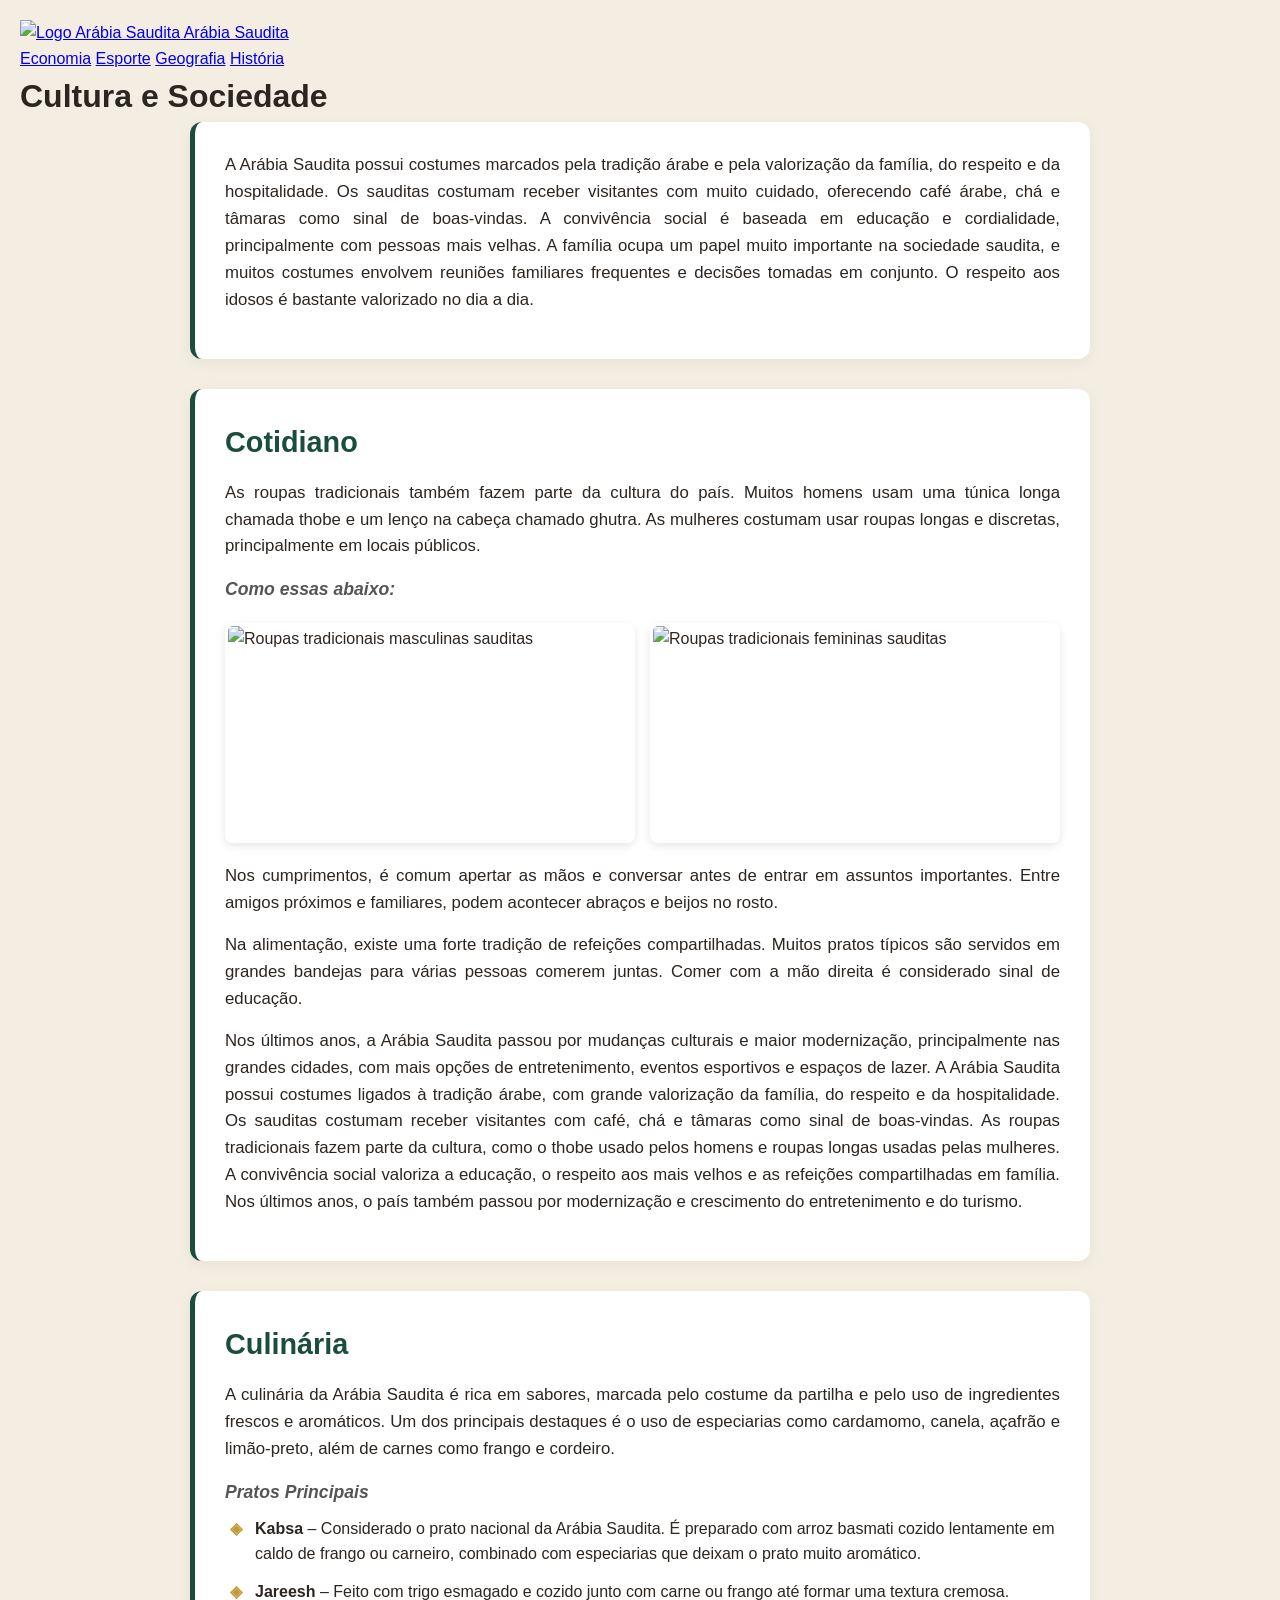
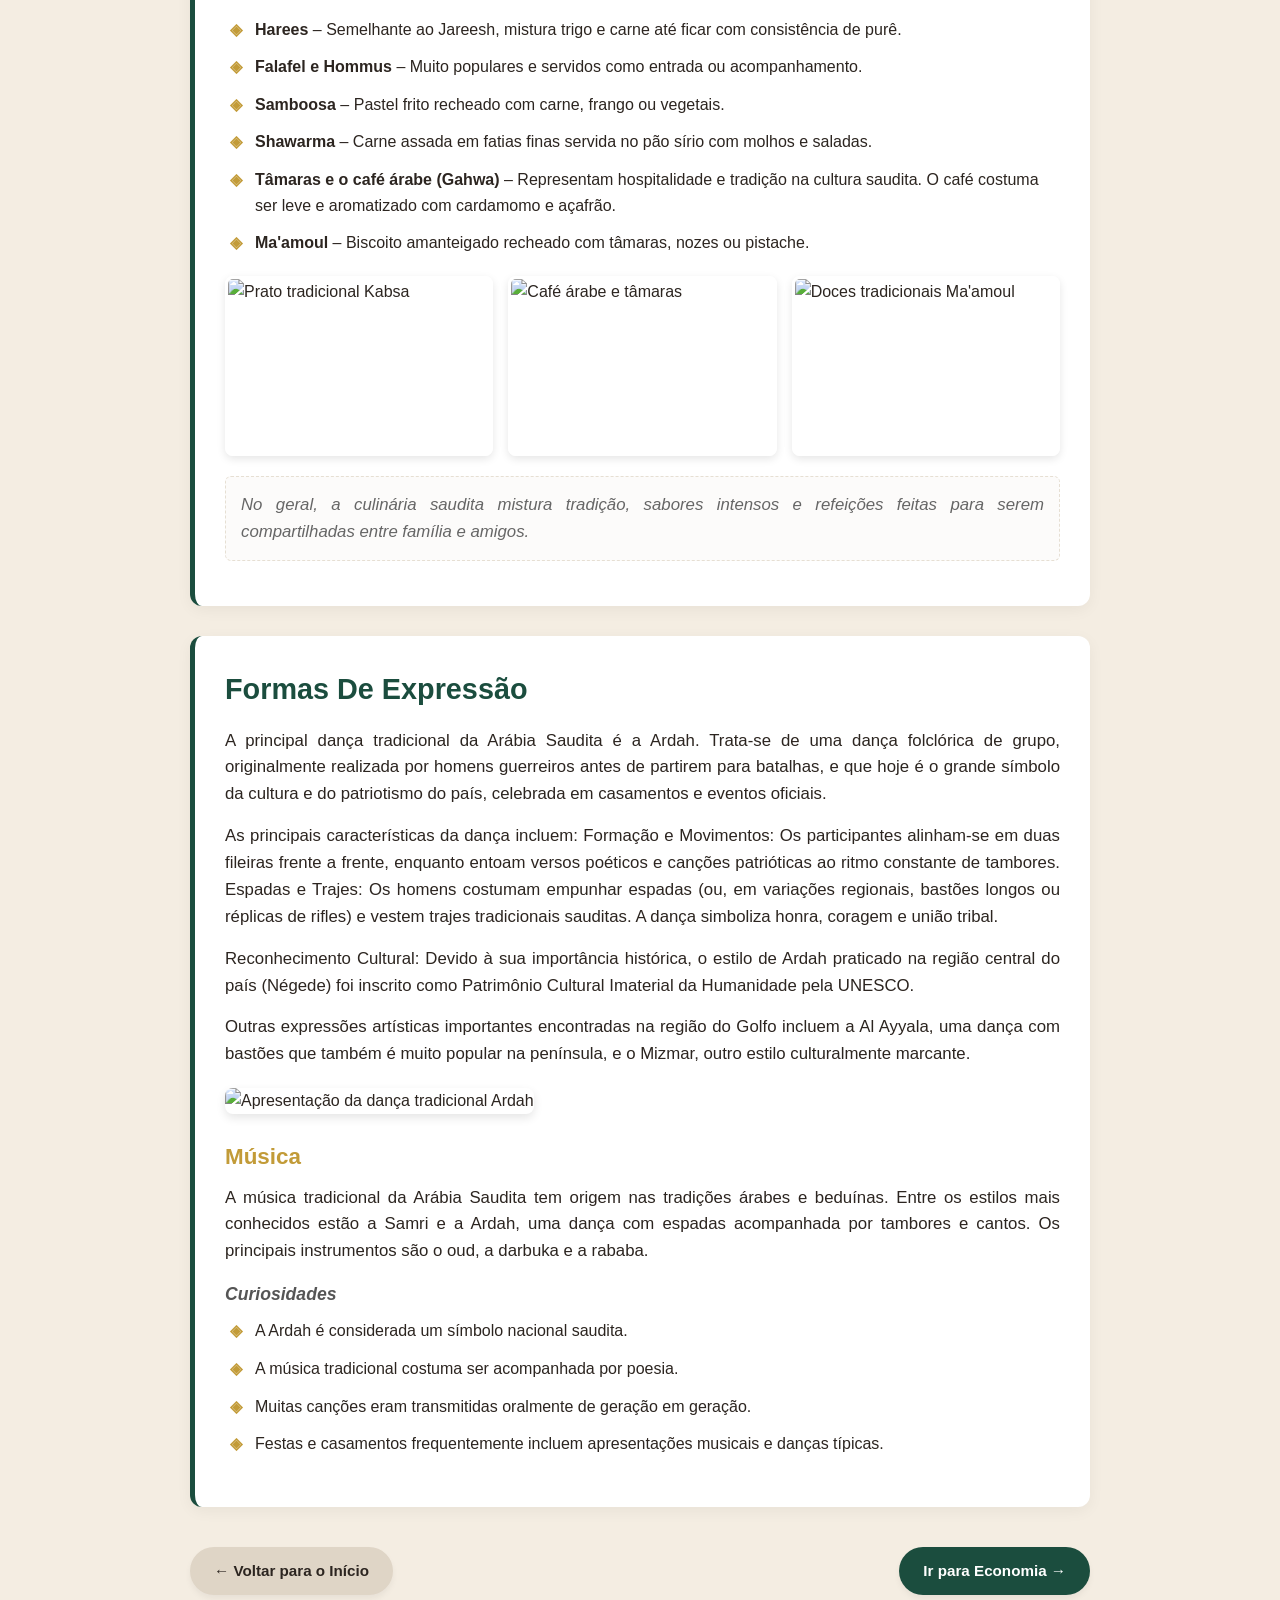
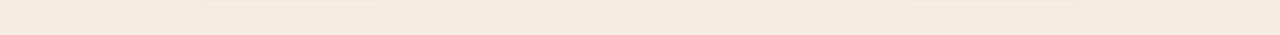
==== commit f714908f: "FINALIZADOOOO VAMOOOO" ====
--- a/cultura.html
+++ b/cultura.html
@@ -4,16 +4,36 @@
     <meta charset="UTF-8">
     <meta name="viewport" content="width=device-width, initial-scale=1.0">
     <link rel="stylesheet" href="css-cultura.css">
+    <link rel="shortcut icon" href="midias/Osama_bin_Laden_portrait.ico" type="image/x-icon">
     <title>Cultura e Sociedade - Arábia Saudita</title>
-    <link rel="shortcut icon" href="midias/Osama_bin_Laden_portrait.ico" type="image/x-icon">
+    <link rel="preconnect" href="https://fonts.googleapis.com">
+    <link rel="preconnect" href="https://fonts.gstatic.com" crossorigin>
+    <link href="https://fonts.googleapis.com/css2?family=Inter:wght@300;400;600;700&display=swap" rel="stylesheet">
 </head>
 <body>
 
+    <header class="header">
+            <a href="index.html" class="logo">
+                <img src="midias/logo.png" alt="Logo Arábia Saudita" class="img-logo">
+                Arábia Saudita
+            </a>
+        <nav class="navbar">
+            <a href="economia.html" class="btn">Economia</a>
+            <a href="esporte.html" class="btn">Esporte</a>
+            <a href="geografia.html" class="btn">Geografia</a>
+            <a href="historia.html" class="btn">História</a>
+        </nav>
+    </header>
+
+
+    <header>
+        <h1 class="tit-cabeçalho">Cultura e Sociedade</h1>
+    </header>
+
     <main class="container-cultura">
-        
+
         <section class="card-cultura">
             <article class="conteudo-artigo">
-               <h1>Cultura e Sociedade</h1>
                <p>A Arábia Saudita possui costumes marcados pela tradição árabe e pela valorização da família, do respeito e da hospitalidade. Os sauditas costumam receber visitantes com muito cuidado, oferecendo café árabe, chá e tâmaras como sinal de boas-vindas. A convivência social é baseada em educação e cordialidade, principalmente com pessoas mais velhas. A família ocupa um papel muito importante na sociedade saudita, e muitos costumes envolvem reuniões familiares frequentes e decisões tomadas em conjunto. O respeito aos idosos é bastante valorizado no dia a dia.</p>
             </article>
         </section>
@@ -22,7 +42,7 @@
             <article class="conteudo-artigo">
                 <h2>Cotidiano</h2>
                 <p>As roupas tradicionais também fazem parte da cultura do país. Muitos homens usam uma túnica longa chamada thobe e um lenço na cabeça chamado ghutra. As mulheres costumam usar roupas longas e discretas, principalmente em locais públicos.</p>
-                
+
                 <h4>Como essas abaixo:</h4>
                 <div class="galeria-imagens">
                     <img src="https://encrypted-tbn0.gstatic.com/images?q=tbn:ANd9GcQKYsi2rRz4UyPbQiGnkQ7GvOvklw96PamN5zgYy4rmbA&s=10" alt="Roupas tradicionais masculinas sauditas">
@@ -39,7 +59,7 @@
             <article class="conteudo-artigo">
                 <h2>Culinária</h2>
                 <p>A culinária da Arábia Saudita é rica em sabores, marcada pelo costume da partilha e pelo uso de ingredientes frescos e aromáticos. Um dos principais destaques é o uso de especiarias como cardamomo, canela, açafrão e limão-preto, além de carnes como frango e cordeiro.</p>
-                
+
                 <h4>Pratos Principais</h4>
                 <ul class="lista-culinaria">
                     <li><strong>Kabsa</strong> – Considerado o prato nacional da Arábia Saudita. É preparado com arroz basmati cozido lentamente em caldo de frango ou carneiro, combinado com especiarias que deixam o prato muito aromático.</li>
@@ -49,7 +69,7 @@
                     <li><strong>Samboosa</strong> – Pastel frito recheado com carne, frango ou vegetais.</li>
                     <li><strong>Shawarma</strong> – Carne assada em fatias finas servida no pão sírio com molhos e saladas.</li>
                     <li><strong>Tâmaras e o café árabe (Gahwa)</strong> – Representam hospitalidade e tradição na cultura saudita. O café costuma ser leve e aromatizado com cardamomo e açafrão.</li>
-                    <li><strong>Ma’amoul</strong> – Biscoito amanteigado recheado com tâmaras, nozes ou pistache.</li>
+                    <li><strong>Ma'amoul</strong> – Biscoito amanteigado recheado com tâmaras, nozes ou pistache.</li>
                 </ul>
 
                 <div class="galeria-imagens culinaria-imagens">
@@ -69,14 +89,14 @@
                 <p>As principais características da dança incluem: Formação e Movimentos: Os participantes alinham-se em duas fileiras frente a frente, enquanto entoam versos poéticos e canções patrióticas ao ritmo constante de tambores. Espadas e Trajes: Os homens costumam empunhar espadas (ou, em variações regionais, bastões longos ou réplicas de rifles) e vestem trajes tradicionais sauditas. A dança simboliza honra, coragem e união tribal.</p>
                 <p>Reconhecimento Cultural: Devido à sua importância histórica, o estilo de Ardah praticado na região central do país (Négede) foi inscrito como Patrimônio Cultural Imaterial da Humanidade pela UNESCO.</p>
                 <p>Outras expressões artísticas importantes encontradas na região do Golfo incluem a Al Ayyala, uma dança com bastões que também é muito popular na península, e o Mizmar, outro estilo culturalmente marcante.</p>
-                
+
                 <div class="imagem-destaque">
                     <img src="https://saudipedia.com/var/site/storage/images/6/1/4/3/3743416-1-eng-GB/5f57b000e1e6-80323.jpeg" alt="Apresentação da dança tradicional Ardah">
                 </div>
 
                 <h3>Música</h3>
                 <p>A música tradicional da Arábia Saudita tem origem nas tradições árabes e beduínas. Entre os estilos mais conhecidos estão a Samri e a Ardah, uma dança com espadas acompanhada por tambores e cantos. Os principais instrumentos são o oud, a darbuka e a rababa.</p>
-                
+
                 <h4>Curiosidades</h4>
                 <ul class="lista-curiosidades">
                     <li>A Ardah é considerada um símbolo nacional saudita.</li>
@@ -90,7 +110,7 @@
     </main>
 
     <footer class="navegacao-paginas">
-        <a href="index.html" class="pag-anterior">← Voltar para o Início</a> 
+        <a href="index.html" class="pag-anterior">← Voltar para o Início</a>
         <a href="economia.html" class="prox-pag">Ir para Economia →</a>
     </footer>
 
